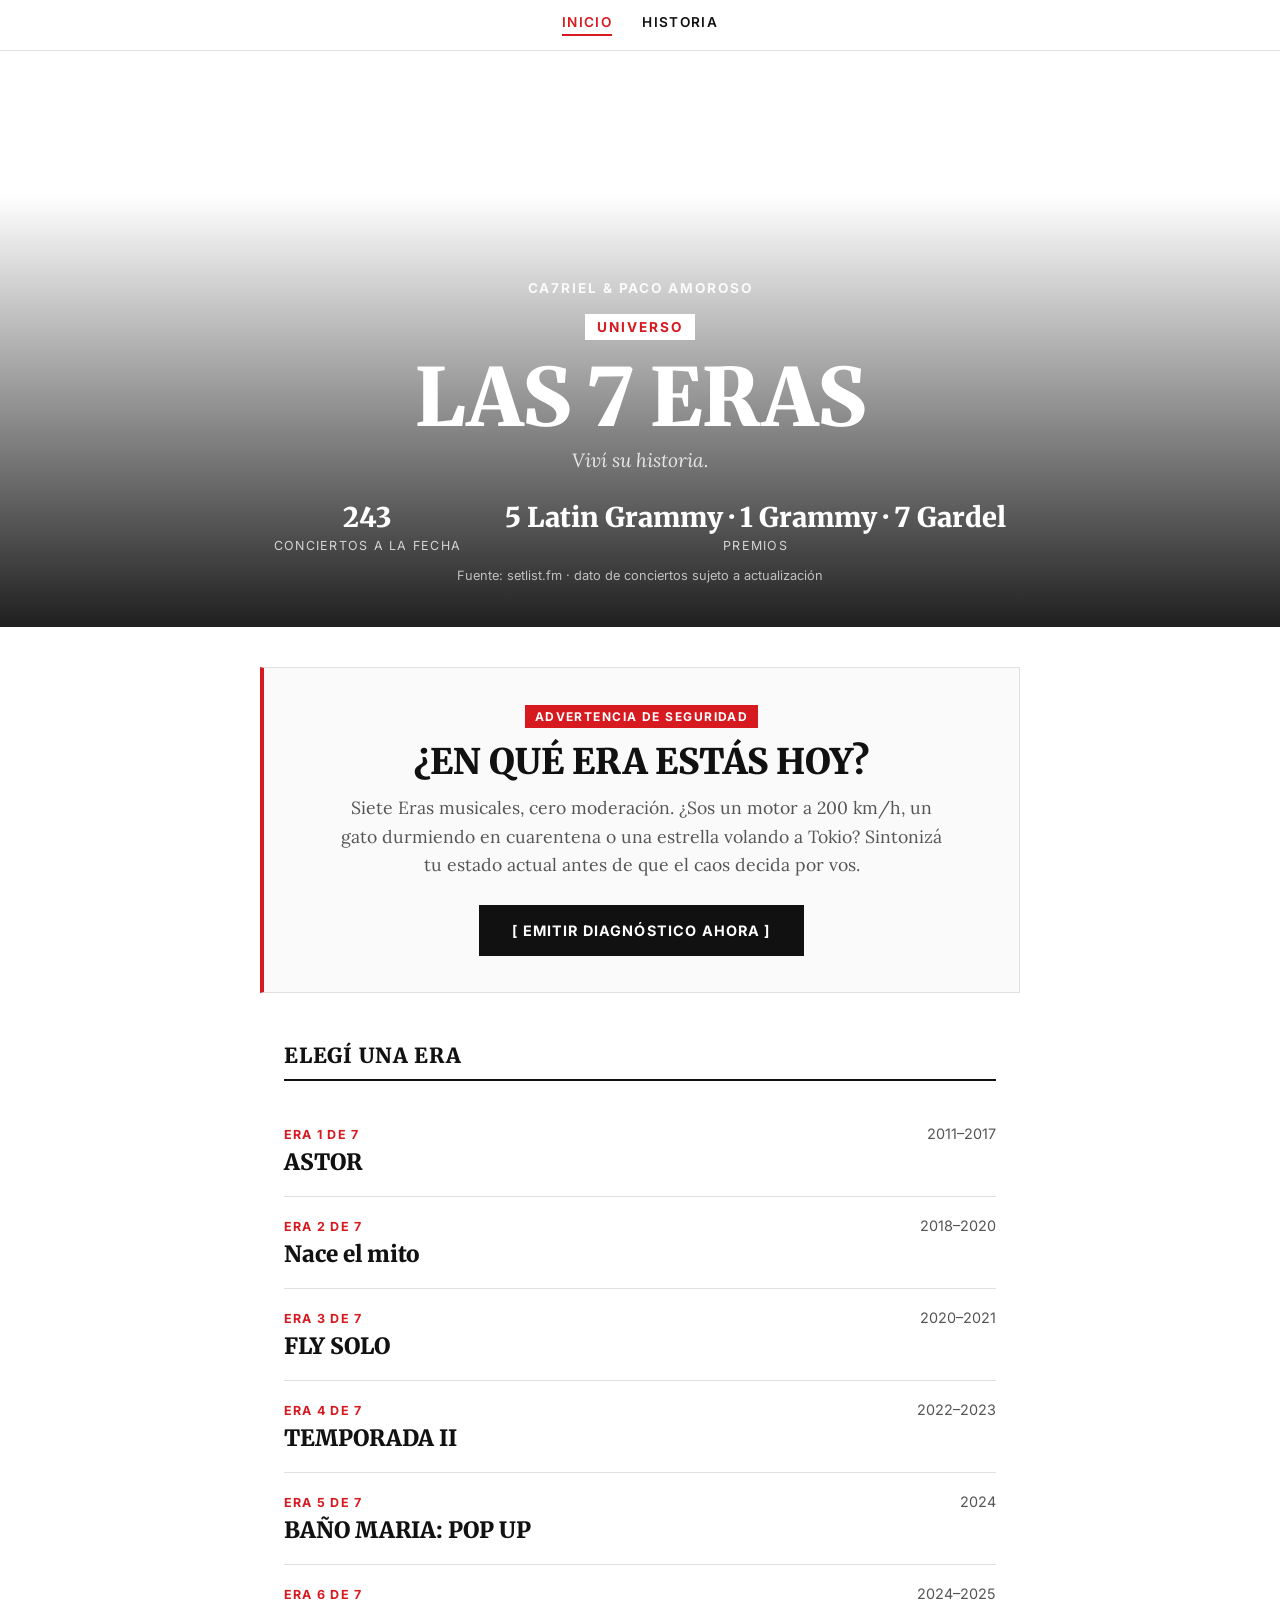
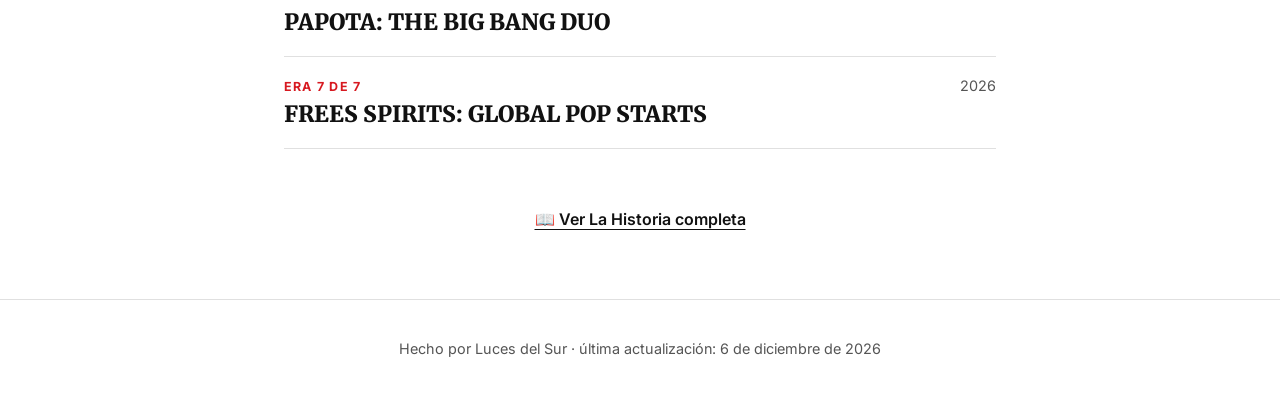
==== index.html @ 24dfdb25 "Add files via upload" ====
<!DOCTYPE html>
<html lang="es">
<head>
<meta charset="UTF-8">
<meta name="viewport" content="width=device-width, initial-scale=1.0">
<title>Universo Musical — CA7RIEL & Paco Amoroso</title>
<link rel="preconnect" href="https://fonts.googleapis.com">
<link rel="preconnect" href="https://fonts.gstatic.com" crossorigin>
<link href="https://fonts.googleapis.com/css2?family=Playfair+Display:ital,wght@0,700;0,900;1,600&family=Merriweather:wght@700;900&family=Lora:ital,wght@0,400;0,600;1,400&family=Inter:wght@400;500;600;700&display=swap" rel="stylesheet">
<style>
:root{
  --bg: #FFFFFF;
  --bg-soft: #FAFAFA;
  --card: #FFFFFF;
  --card-hover: #F5F5F5;
  --line: #E0E0E0;
  --text: #111111;
  --text-dim: #555555;

  --red: #D71920;
  --ink: #111111;

  --lime: #D71920;
  --magenta: #D71920;
  --cyan: #D71920;
  --orange: #D71920;
  --violet: #D71920;
  --gold: #D71920;
  --gray: #555555;

  --display: 'Merriweather', serif;
  --body: 'Lora', serif;
  --mono: 'Inter', sans-serif;
}

*{ box-sizing:border-box; margin:0; padding:0; }
html{ scroll-behavior:smooth; }
body{
  background:var(--bg);
  color:var(--text);
  font-family:var(--body);
  font-size:17px;
  overflow-x:hidden;
  min-height:100vh;
}
::selection{ background:var(--red); color:#fff; }
a{ color:inherit; }
button{ font-family:inherit; cursor:pointer; }
:focus-visible{ outline:2px solid var(--red); outline-offset:2px; }

#site-nav{
  position:sticky; top:0; z-index:50;
  display:flex; align-items:center; justify-content:center; gap:30px;
  background:#fff; border-bottom:1px solid var(--line);
  padding:14px 20px;
}
#site-nav a{
  font-family:var(--mono); font-weight:600; font-size:.85rem; letter-spacing:.1em;
  text-transform:uppercase; color:var(--ink); text-decoration:none;
  padding-bottom:4px; border-bottom:2px solid transparent;
}
#site-nav a:hover{ color:var(--red); }
#site-nav a.active{ border-bottom-color:var(--red); color:var(--red); }

.hero-portada{
  position:relative; min-height:64vh;
  background-image:linear-gradient(180deg, rgba(0,0,0,0) 25%, rgba(0,0,0,.88) 100%), url('images/portada-principal.jpeg');
  background-size:cover; background-position:center 20%;
  display:flex; flex-direction:column; align-items:center; justify-content:flex-end;
  padding:56px 24px 44px; text-align:center; color:#fff;
}
.hero-portada .hero-eyebrow{ color:#fff; opacity:.9; font-family:var(--mono); font-weight:700; letter-spacing:.14em; text-transform:uppercase; font-size:.85rem; }
.hero-portada .kicker{
  font-family:var(--mono); font-weight:700; font-size:.85rem; letter-spacing:.14em;
  text-transform:uppercase; color:var(--red); background:#fff; display:inline-block;
  padding:5px 12px; margin-top:18px;
}
.hero-portada h1{
  font-family:var(--display); font-weight:900; font-size:clamp(2.6rem, 9vw, 5rem);
  line-height:1.05; margin-top:16px; color:#fff;
}
.hero-portada .sub{ color:#EDEDED; opacity:.95; font-size:1.2rem; font-style:italic; margin-top:8px; }
.stats-header{
  display:flex; gap:44px; margin-top:28px; flex-wrap:wrap; justify-content:center;
}
.stats-header div{ font-family:var(--mono); text-align:center; }
.stats-header strong{ display:block; font-family:var(--display); font-weight:900; font-size:1.7rem; color:#fff; }
.stats-header span{ font-size:.78rem; color:#EDEDED; text-transform:uppercase; letter-spacing:.1em; opacity:.85; }
.stats-header-source{
  font-family:var(--mono); font-size:.8rem; color:#EDEDED; opacity:.75; margin-top:14px; text-align:center;
}

.seccion-test{
  max-width:760px; margin:40px auto; padding:36px 28px;
  background:var(--bg-soft); border:1px solid var(--line);
  border-left:4px solid var(--red); text-align:center;
}
.seccion-test .warning-badge{
  font-family:var(--mono); font-weight:700; font-size:.75rem; letter-spacing:.12em;
  text-transform:uppercase; color:#fff; background:var(--red); display:inline-block;
  padding:4px 10px; margin-bottom:14px;
}
.seccion-test h2{
  font-family:var(--display); font-weight:900; font-size:clamp(1.5rem, 5vw, 2.2rem);
  color:var(--ink); margin-bottom:12px; line-height:1.15;
}
.seccion-test p{
  font-family:var(--body); font-size:1.1rem; color:var(--text-dim);
  line-height:1.6; margin-bottom:26px; max-width:620px; margin-left:auto; margin-right:auto;
}
.btn-diagnostico{
  font-family:var(--mono); font-weight:700; font-size:.9rem; letter-spacing:.08em;
  text-transform:uppercase; background:var(--ink); color:#fff;
  border:1px solid var(--ink); padding:16px 32px; transition:all .2s ease;
}
.btn-diagnostico:hover{
  background:var(--red); border-color:var(--red); color:#fff;
}

.lista-eras{
  max-width:760px; margin:50px auto 60px; padding:0 24px;
}
.lista-eras h2{
  font-family:var(--display); font-weight:900; font-size:1.3rem; text-transform:uppercase;
  letter-spacing:.04em; border-bottom:2px solid var(--ink); padding-bottom:10px; margin-bottom:24px;
}
.era-link{
  display:flex; justify-content:space-between; align-items:baseline; gap:14px; flex-wrap:wrap;
  text-decoration:none; color:var(--ink);
  padding:20px 0; border-bottom:1px solid var(--line);
}
.era-link:hover .nombre{ color:var(--red); }
.era-link .kicker-chico{
  font-family:var(--mono); font-weight:700; font-size:.78rem; letter-spacing:.1em;
  color:var(--red); text-transform:uppercase; display:block; margin-bottom:6px;
}
.era-link .nombre{
  font-family:var(--display); font-weight:900; font-size:1.4rem; color:var(--ink); transition:color .15s ease;
}
.era-link .periodo{ font-family:var(--mono); font-size:.9rem; color:var(--text-dim); white-space:nowrap; }

.link-historia{
  display:block; max-width:760px; margin:0 auto 70px; padding:0 24px; text-align:center;
  font-family:var(--mono); font-weight:600; font-size:1rem; color:var(--ink);
  text-decoration:underline; text-underline-offset:4px;
}
.link-historia:hover{ color:var(--red); }

.hero .stats{
  display:flex; gap:44px; margin-top:30px; flex-wrap:wrap; justify-content:center;
}
.hero .stats div{ font-family:var(--mono); text-align:center; }
.hero .stats strong{ display:block; font-family:var(--display); font-weight:900; font-size:1.9rem; color:var(--ink); }
.hero .stats span{ font-size:.8rem; color:var(--text-dim); text-transform:uppercase; letter-spacing:.1em; opacity:.85; }
.stats-source{
  font-family:var(--mono); font-size:.85rem; color:var(--text-dim);
  opacity:.7; margin-top:28px; width:100%; text-align:center;
}

#quiz-modal-overlay{
  position:fixed; inset:0; background:rgba(17,17,17,.85); backdrop-filter:blur(3px);
  z-index:200; display:flex; align-items:center; justify-content:center; padding:20px;
  opacity:0; visibility:hidden; transition:opacity .2s ease, visibility .2s ease;
}
#quiz-modal-overlay.open{ opacity:1; visibility:visible; }
#quiz-modal{
  background:#fff; border:1px solid var(--line);
  max-width:640px; width:100%; max-height:90vh; overflow-y:auto;
  padding:36px 28px; position:relative;
  transform:scale(.97); transition:transform .2s ease;
}
#quiz-modal-overlay.open #quiz-modal{ transform:scale(1); }
#quiz-modal-close{
  position:absolute; top:18px; right:18px; background:#fff; border:1px solid var(--line);
  color:var(--ink); width:34px; height:34px; border-radius:50%; font-size:1rem; font-family:var(--mono);
}
#quiz-modal-close:hover{ background:var(--red); color:#fff; border-color:var(--red); }

.quiz-step-tag{
  font-family:var(--mono); font-weight:700; font-size:.75rem; text-transform:uppercase;
  letter-spacing:.12em; color:var(--red); margin-bottom:12px; display:block;
}
.quiz-question-title{
  font-family:var(--display); font-weight:900; font-size:1.4rem; color:var(--ink);
  line-height:1.3; margin-bottom:24px;
}
.quiz-options{ display:flex; flex-direction:column; gap:12px; }
.quiz-opt-btn{
  font-family:var(--body); font-size:1.05rem; text-align:left; background:var(--bg-soft);
  color:var(--ink); border:1px solid var(--line); padding:16px 20px;
  transition:all .15s ease; line-height:1.5;
}
.quiz-opt-btn:hover{
  border-color:var(--red); background:#fff; color:var(--red);
}

.result-card{ text-align:left; }
.result-header{ border-bottom:2px solid var(--ink); padding-bottom:14px; margin-bottom:20px; }
.result-header .era-num{
  font-family:var(--mono); font-weight:700; font-size:.8rem; letter-spacing:.12em;
  text-transform:uppercase; color:var(--red); display:block; margin-bottom:4px;
}
.result-header h3{
  font-family:var(--display); font-weight:900; font-size:1.8rem; color:var(--ink); line-height:1.15;
}
.result-diag{
  font-family:var(--body); font-size:1.1rem; color:var(--text); line-height:1.65;
  margin-bottom:24px; font-style:italic;
}
.result-grid{
  display:grid; grid-template-columns:1fr 1fr; gap:12px; margin-bottom:28px;
}
@media (max-width: 500px){ .result-grid{ grid-template-columns:1fr; } }
.result-item{
  background:var(--bg-soft); border:1px solid var(--line); padding:12px 16px; font-family:var(--mono);
}
.result-item label{
  display:block; font-size:.72rem; text-transform:uppercase; letter-spacing:.1em;
  color:var(--text-dim); margin-bottom:4px; font-weight:700;
}
.result-item span{ font-size:.9rem; color:var(--ink); font-weight:600; line-height:1.3; display:block; }
.result-danger{ grid-column: 1 / -1; border-left:3px solid var(--red); }
.result-danger span{ color:var(--red); }

.result-actions{ display:flex; gap:12px; flex-wrap:wrap; margin-top:20px; }
.btn-era-link{
  font-family:var(--mono); font-weight:700; font-size:.85rem; letter-spacing:.08em;
  text-transform:uppercase; background:var(--red); color:#fff; border:1px solid var(--red);
  padding:14px 22px; text-decoration:none; display:inline-block; flex:1; text-align:center;
}
.btn-era-link:hover{ background:var(--ink); border-color:var(--ink); }
.btn-retry{
  font-family:var(--mono); font-weight:600; font-size:.85rem; letter-spacing:.05em;
  text-transform:uppercase; background:transparent; color:var(--text-dim); border:1px solid var(--line);
  padding:14px 20px; transition:all .15s ease;
}
.btn-retry:hover{ border-color:var(--ink); color:var(--ink); }

footer{
  text-align:center; padding:40px 20px 60px; color:var(--text-dim); font-family:var(--mono); font-size:.9rem;
  border-top:1px solid var(--line);
}
</style>
</head>
<body>

  <nav id="site-nav">
    <a href="index.html" class="active">Inicio</a>
    <a href="historia.html">Historia</a>
  </nav>

  <div class="hero-portada">
    <div class="hero-eyebrow">CA7RIEL &amp; Paco Amoroso</div>
    <span class="kicker">Universo</span>
    <h1>LAS 7 ERAS</h1>
    <p class="sub">Viví su historia.</p>
    <div class="stats-header">
      <div><strong id="stat-shows">243</strong><span>Conciertos a la fecha</span></div>
      <div><strong id="stat-awards">5 Latin Grammy · 1 Grammy · 7 Gardel</strong><span>Premios</span></div>
    </div>
    <div class="stats-header-source">Fuente: setlist.fm · dato de conciertos sujeto a actualización</div>
  </div>

  <section class="seccion-test">
    <span class="warning-badge">ADVERTENCIA DE SEGURIDAD</span>
    <h2>¿EN QUÉ ERA ESTÁS HOY?</h2>
    <p>Siete Eras musicales, cero moderación. ¿Sos un motor a 200 km/h, un gato durmiendo en cuarentena o una estrella volando a Tokio? Sintonizá tu estado actual antes de que el caos decida por vos.</p>
    <button id="btn-open-quiz" class="btn-diagnostico">[ EMITIR DIAGNÓSTICO AHORA ]</button>
  </section>

  <div class="lista-eras">
    <h2>Elegí una Era</h2>
    <div id="lista-eras-items"></div>
  </div>

  <a class="link-historia" href="historia.html">📖 Ver La Historia completa</a>

  <footer>
    Hecho por Luces del Sur · última actualización: <span id="last-update">—</span>
  </footer>

  <div id="quiz-modal-overlay">
    <div id="quiz-modal">
      <button id="quiz-modal-close" aria-label="Cerrar">✕</button>
      <div id="quiz-content"></div>
    </div>
  </div>

<script>
  const ERAS = [
    { archivo: "era1.html", titulo: "ASTOR", periodo: "2011–2017" },
    { archivo: "era2.html", titulo: "Nace el mito", periodo: "2018–2020" },
    { archivo: "era3.html", titulo: "FLY SOLO", periodo: "2020–2021" },
    { archivo: "era4.html", titulo: "TEMPORADA II", periodo: "2022–2023" },
    { archivo: "era5.html", titulo: "BAÑO MARIA: POP UP", periodo: "2024" },
    { archivo: "era6.html", titulo: "PAPOTA: THE BIG BANG DUO ", periodo: "2024–2025" },
    { archivo: "era7.html", titulo: "FREES SPIRITS: GLOBAL POP STARTS ", periodo: "2026" },
  ];

  const lista = document.getElementById('lista-eras-items');
  ERAS.forEach((era, i) => {
    const a = document.createElement('a');
    a.className = 'era-link';
    a.href = era.archivo;
    a.innerHTML = `
      <div>
        <span class="kicker-chico">Era ${i+1} de 7</span>
        <span class="nombre">${era.titulo}</span>
      </div>
      <span class="periodo">${era.periodo}</span>
    `;
    lista.appendChild(a);
  });

  (function setLastUpdate(){
    const el = document.getElementById('last-update');
    if(!el) return;
    const d = new Date(document.lastModified);
    if(isNaN(d.getTime())){ el.textContent = 'sin datos'; return; }
    el.textContent = d.toLocaleDateString('es-AR', { year: 'numeric', month: 'long', day: 'numeric' });
  })();

  const QUESTIONS = [
    {
      q: "1. ¿Cómo arranca tu lunes ideal?",
      opts: [
        { text: "A 200 km/h, con taquicardia y pidiendo pogo antes del mediodía.", era: 2 },
        { text: "Encerrado en mi cuarto a oscuras, hablando solo y acariciando al gato.", era: 3 },
        { text: "Flotando en un jacuzzi de hotel con bata de seda y la mente en blanco.", era: 5 }
      ]
    },
    {
      q: "2. Te invitan a una fiesta. ¿Cuál es tu jugada?",
      opts: [
        { text: "Armo un pogo improvisado en el living y rompo dos lámparas.", era: 2 },
        { text: "Caigo en descapotable con mi compa y nos robamos la atención de todos.", era: 4 },
        { text: "No voy; mando a mi representante a decir que mi presencia cotiza en dólares.", era: 7 }
      ]
    },
    {
      q: "3. ¿Qué tenés tirado en el fondo del bolso/mochila ahora mismo?",
      opts: [
        { text: "Una púa gastada, cables y una partitura arrugada.", era: 1 },
        { text: "Un patito de goma amarillo y palitos de sushi.", era: 5 },
        { text: "Un pasaporte lleno de sellos y una valija que no cierra.", era: 6 }
      ]
    },
    {
      q: "4. ¿Cuál es tu transporte ideal para hoy?",
      opts: [
        { text: "Un coche rojo clásico a toda velocidad por la ruta.", era: 4 },
        { text: "La primera clase de un avión volando sobre el Atlántico.", era: 6 },
        { text: "Un colectivo nocturno escuchando a los Redonditos de Ricota.", era: 1 }
      ]
    },
    {
      q: "5. ¿Qué cenás para festejar que te fue bien en algo?",
      opts: [
        { text: "Fideos con manteca a las 3 AM mientras discuto sobre música.", era: 1 },
        { text: "Un bife de chorizo jugoso directo de la tabla, en soledad.", era: 3 },
        { text: "Un barco gigante de sushi servido al borde de la pileta.", era: 5 }
      ]
    },
    {
      q: "6. Si alguien te cae mal en un evento, ¿qué hacés?",
      opts: [
        { text: "Miro a mi amigo, nos reímos en cómplice y nos vamos a toda velocidad.", era: 4 },
        { text: "Le pongo un filtro de indiferencia y sigo mirando la Toscana desde mi ventana.", era: 7 },
        { text: "Me aíslo en una esquina a hacer la mía sin hablarle a nadie.", era: 3 }
      ]
    },
    {
      q: "7. ¿Cuál es tu hábitat natural en este momento?",
      opts: [
        { text: "Un sótano húmedo con olor a madera, cables y amplificadores.", era: 1 },
        { text: "Un escenario masivo bajo luces de neón saturadas y perfume Dior.", era: 2 },
        { text: "Una mansión rodeada de verde en las colinas de una locación secreta.", era: 7 }
      ]
    },
    {
      q: "8. ¿Cómo está tu nivel de energía social hoy?",
      opts: [
        { text: "Frenesí absoluto: de 0 a 100 sin medir ninguna consecuencia.", era: 2 },
        { text: "Jet lag de éxito: no sé en qué zona horaria estoy, pero no paro de facturar.", era: 6 },
        { text: "Inseparable: solo funciono si estoy en dupla con mi par.", era: 4 }
      ]
    },
    {
      q: "9. ¿Qué accesorio define tu día?",
      opts: [
        { text: "Un gato durmiendo sobre las piernas o un par de maquetas solistas.", era: 3 },
        { text: "Un frasco de perfume y tres pelotas neón.", era: 2 },
        { text: "La viola y una pelota de goma negra.", era: 7 }
      ]
    },
    {
      q: "10. ¿Cuál es tu filosofía de vida actual?",
      opts: [
        { text: "\"El exceso y el spa son el único camino al equilibrio.\"", era: 5 },
        { text: "\"Mi vida es una prueba de sonido constante en un Tiny Desk global.\"", era: 6 },
        { text: "\"Inseparables e improbables. Un peligro público.\"", era: 4 }
      ]
    }
  ];

  const RESULTS = {
    1: {
      title: "ERA 1 – ASTOR",
      diag: "Purismo Under & Caos Creativo. Estás en la etapa previa a la explosión, rumiando ideas y peleándote con las normas.",
      cancion: "Piola",
      bebida: "Café negro recalentado en jarrito de lata.",
      accesorio: "Campera de jean gastada y una púa.",
      peligro: "2/10 (Inofensivo, pero podés aburrir hablando de acordes a medianoche).",
      archivo: "era1.html"
    },
    2: {
      title: "ERA 2 – NACE EL MITO",
      diag: "Colapso Neón & Sobredosis de Pogo. Vivís a mil por hora, metiste 74 shows mentales en dos años y tu cuerpo pide auxilio pero vos pedís más bajo.",
      cancion: "Ouke",
      bebida: "Energizante de oferta en vaso de plástico.",
      accesorio: "Frasco de perfume.",
      peligro: "9/10 (Inestable. Podés arrancar un pogo en el supermercado).",
      archivo: "era2.html"
    },
    3: {
      title: "ERA 3 – FLY SOLO",
      diag: "Aislamiento Glam & Melodias. Tu casa es tu templo. Estás en tu propio planeta haciendo la tuya, creando en silencio y esquivando a la gente.",
      cancion: "Saeta / El Disko",
      bebida: "Agua con gas en copa fina.",
      accesorio: "Un gato durmiendo en tu regazo.",
      peligro: "4/10 (Pasivo-agresivo. Si te sacan de casa sin aviso, colapsás).",
      archivo: "era3.html"
    },
    4: {
      title: "ERA 4 – TEMPORADA II",
      diag: "Dúo Dinámico Improbable. Encontraste a tu cómplice o estás en tu era de mayor magnetismo. Juntos son indestructibles y bastante peligrosos.",
      cancion: "Paga Dios",
      bebida: "Fernet en botella cortada dentro de un coche.",
      accesorio: "Bola 8 de billar y anteojos de sol de noche.",
      peligro: "8.5/10 (Si encontrás a tu par, destruyen la ciudad en 20 minutos).",
      archivo: "era4.html"
    },
    5: {
      title: "ERA 5 – BAÑO MARÍA",
      diag: "Hedonismo & Spa Psicológico. Tu cuerpo exige burbujas, sushi y despreocupación total. Estás en un modo Miami donde el estrés no entra.",
      cancion: "DUMBAI",
      bebida: "Champán servido en un patito de goma.",
      accesorio: "Bata de baño de satén abierta.",
      peligro: "6/10 (Peligroso únicamente para tu tarjeta de crédito).",
      archivo: "era5.html"
    },
    6: {
      title: "ERA 6 – PAPOTA / TINY DESK",
      diag: "Jet Lag & Consagración Masiva. Rompiste el algoritmo. Tu vida es un pasillo de aeropuerto y una valija que jamás se termina de desarmar.",
      cancion: "El Único",
      bebida: "Café de aeropuerto a precio insólito.",
      accesorio: "Valija por reventar y globo azul flotando.",
      peligro: "7.5/10 (Te estás por desmayar de sueño o por ganar un Grammy).",
      archivo: "era6.html"
    },
    7: {
      title: "ERA 7 – FREE SPIRITS",
      diag: "Popstar Global Inalcanzable. Ya jugás en otra liga. Mirás el mundo desde arrriba y tus problemas son puramente espirituales.",
      cancion: "Muero",
      bebida: "Vino tinto caro derramado en remera blanca.",
      accesorio: "Diamantes gigantes y pelota de goma negra.",
      peligro: "10/10 (Inalcanzable. Ya ni respondés el WhatsApp).",
      archivo: "era7.html"
    }
  };

  let currentStep = 0;
  let scores = { 1:0, 2:0, 3:0, 4:0, 5:0, 6:0, 7:0 };

  const modalOverlay = document.getElementById('quiz-modal-overlay');
  const btnOpen = document.getElementById('btn-open-quiz');
  const btnClose = document.getElementById('quiz-modal-close');
  const quizContent = document.getElementById('quiz-content');

  btnOpen.addEventListener('click', () => {
    currentStep = 0;
    scores = { 1:0, 2:0, 3:0, 4:0, 5:0, 6:0, 7:0 };
    renderQuestion();
    modalOverlay.classList.add('open');
  });

  btnClose.addEventListener('click', () => modalOverlay.classList.remove('open'));
  modalOverlay.addEventListener('click', (e) => { if(e.target === modalOverlay) modalOverlay.classList.remove('open'); });

  function renderQuestion(){
    const item = QUESTIONS[currentStep];
    quizContent.innerHTML = `
      <span class="quiz-step-tag">Pregunta ${currentStep + 1} de ${QUESTIONS.length}</span>
      <h3 class="quiz-question-title">${item.q}</h3>
      <div class="quiz-options">
        ${item.opts.map((opt, i) => `
          <button class="quiz-opt-btn" onclick="selectOption(${opt.era})">${opt.text}</button>
        `).join('')}
      </div>
    `;
  }

  window.selectOption = function(eraNumber){
    scores[eraNumber] = (scores[eraNumber] || 0) + 1;
    currentStep++;
    if(currentStep < QUESTIONS.length){
      renderQuestion();
    } else {
      renderResult();
    }
  };

  function renderResult(){
    let winningEra = 1;
    let maxVal = -1;
    for(let era in scores){
      if(scores[era] > maxVal){
        maxVal = scores[era];
        winningEra = era;
      }
    }

    const res = RESULTS[winningEra];
    quizContent.innerHTML = `
      <div class="result-card">
        <div class="result-header">
          <span class="era-num">PRESCRIPCIÓN MÉDICA OFICIAL</span>
          <h3>${res.title}</h3>
        </div>
        <p class="result-diag">"${res.diag}"</p>
        <div class="result-grid">
          <div class="result-item">
            <label>Canción del día</label>
            <span>${res.cancion}</span>
          </div>
          <div class="result-item">
            <label>Bebida del día</label>
            <span>${res.bebida}</span>
          </div>
          <div class="result-item">
            <label>Accesorio del día</label>
            <span>${res.accesorio}</span>
          </div>
          <div class="result-item result-danger">
            <label>Nivel de Peligro Social</label>
            <span>${res.peligro}</span>
          </div>
        </div>
        <div class="result-actions">
          <a href="${res.archivo}" class="btn-era-link">EXPLORAR ${res.title}</a>
          <button class="btn-retry" onclick="resetQuiz()">REPETIR TEST</button>
        </div>
      </div>
    `;
  }

  window.resetQuiz = function(){
    currentStep = 0;
    scores = { 1:0, 2:0, 3:0, 4:0, 5:0, 6:0, 7:0 };
    renderQuestion();
  };
</script>
<script data-goatcounter="https://lucesdelsur.goatcounter.com/count" async src="//gc.zgo.at/count.js"></script>
</body>
</html>
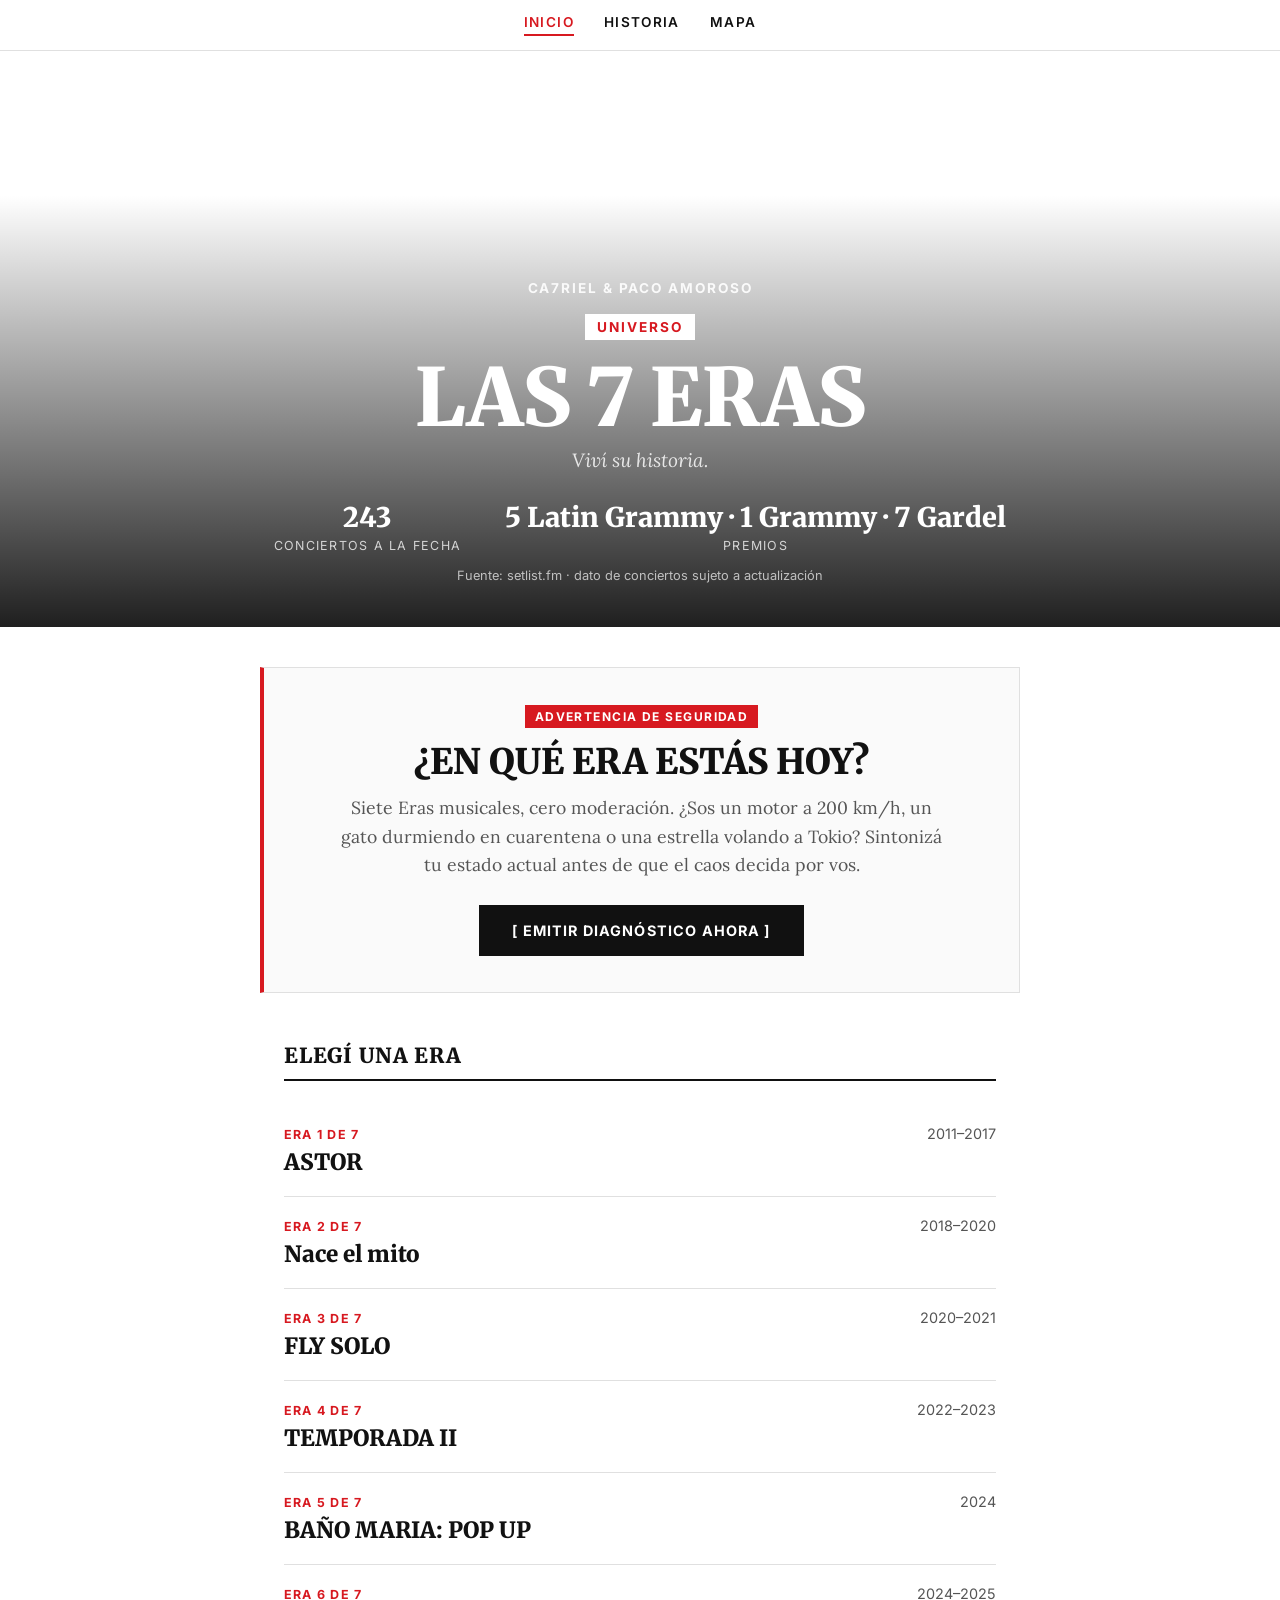
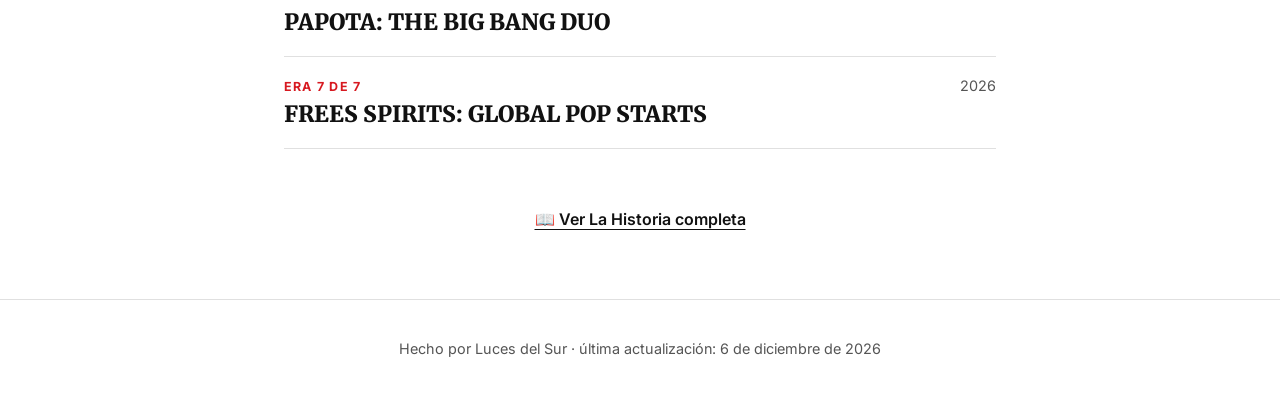
==== commit 1de16da3: "Add files via upload" ====
--- a/index.html
+++ b/index.html
@@ -247,6 +247,7 @@
   <nav id="site-nav">
     <a href="index.html" class="active">Inicio</a>
     <a href="historia.html">Historia</a>
+    <a href="mapa.html">Mapa</a>
   </nav>
 
   <div class="hero-portada">
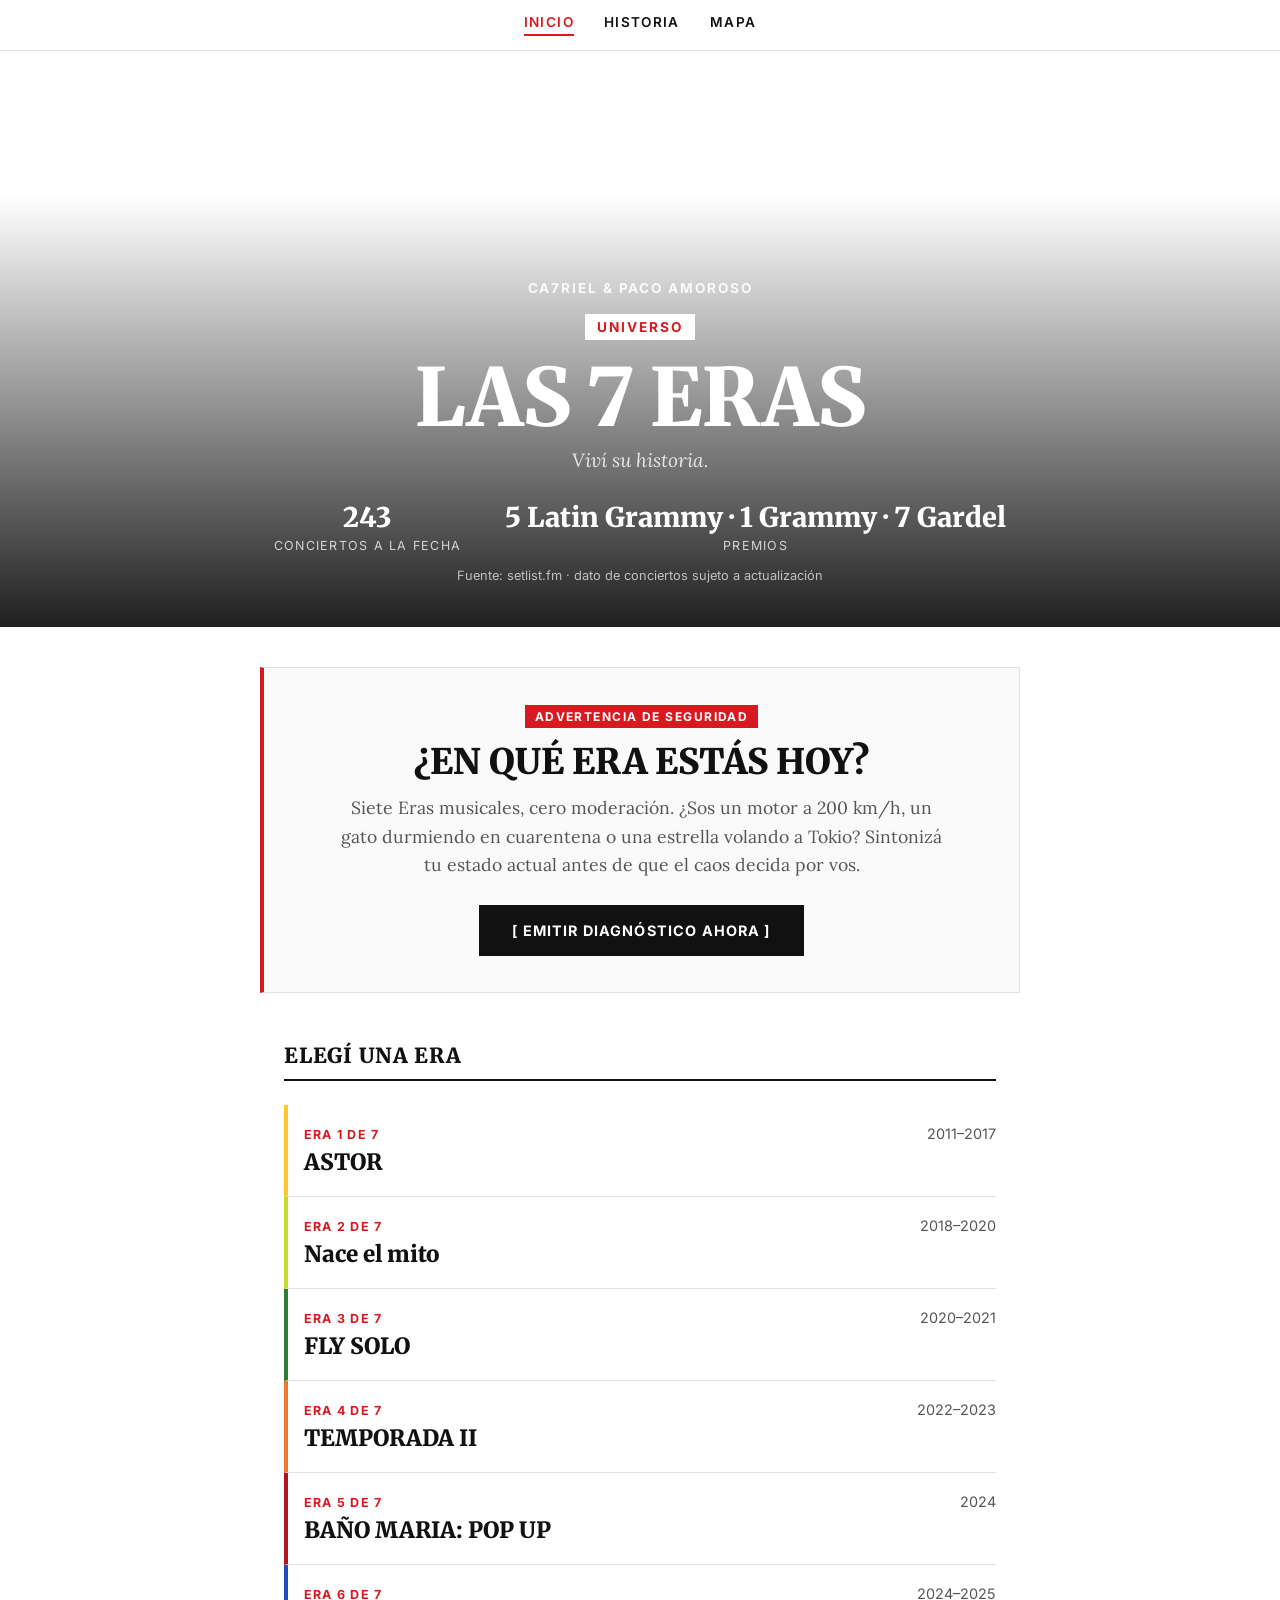
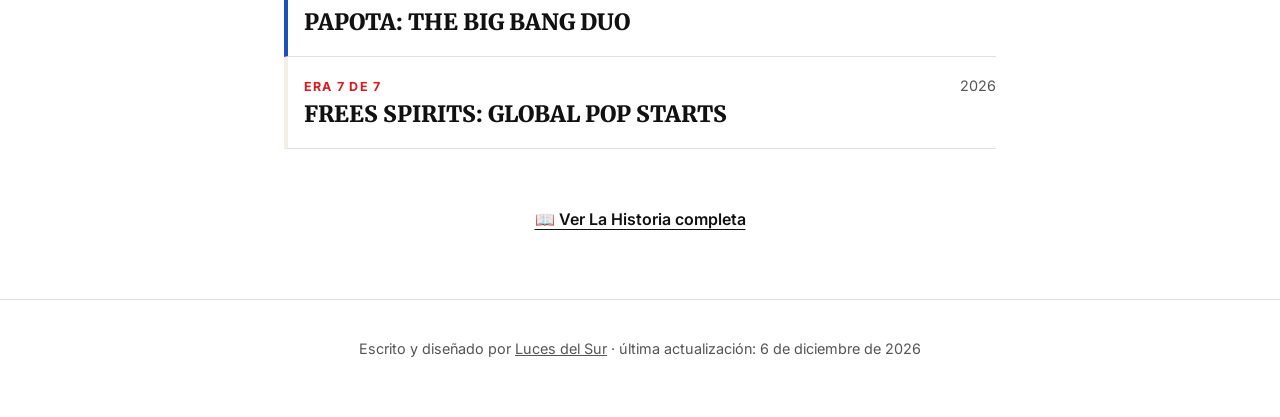
==== commit aef1c3d3: "Add files via upload" ====
--- a/index.html
+++ b/index.html
@@ -127,7 +127,8 @@
 .era-link{
   display:flex; justify-content:space-between; align-items:baseline; gap:14px; flex-wrap:wrap;
   text-decoration:none; color:var(--ink);
-  padding:20px 0; border-bottom:1px solid var(--line);
+  padding:20px 0 20px 16px; border-bottom:1px solid var(--line);
+  border-left:4px solid var(--era-color, var(--line));
 }
 .era-link:hover .nombre{ color:var(--red); }
 .era-link .kicker-chico{
@@ -277,7 +278,7 @@
   <a class="link-historia" href="historia.html">📖 Ver La Historia completa</a>
 
   <footer>
-    Hecho por Luces del Sur · última actualización: <span id="last-update">—</span>
+    Escrito y diseñado por <a href="https://lucesdelsur.substack.com/" target="_blank" rel="noopener" style="color:inherit;text-decoration:underline;">Luces del Sur</a> · última actualización: <span id="last-update">—</span>
   </footer>
 
   <div id="quiz-modal-overlay">
@@ -289,13 +290,13 @@
 
 <script>
   const ERAS = [
-    { archivo: "era1.html", titulo: "ASTOR", periodo: "2011–2017" },
-    { archivo: "era2.html", titulo: "Nace el mito", periodo: "2018–2020" },
-    { archivo: "era3.html", titulo: "FLY SOLO", periodo: "2020–2021" },
-    { archivo: "era4.html", titulo: "TEMPORADA II", periodo: "2022–2023" },
-    { archivo: "era5.html", titulo: "BAÑO MARIA: POP UP", periodo: "2024" },
-    { archivo: "era6.html", titulo: "PAPOTA: THE BIG BANG DUO ", periodo: "2024–2025" },
-    { archivo: "era7.html", titulo: "FREES SPIRITS: GLOBAL POP STARTS ", periodo: "2026" },
+    { archivo: "era1.html", titulo: "ASTOR", periodo: "2011–2017", color: "#FFC72C" },
+    { archivo: "era2.html", titulo: "Nace el mito", periodo: "2018–2020", color: "#C6D92E" },
+    { archivo: "era3.html", titulo: "FLY SOLO", periodo: "2020–2021", color: "#2E7D32" },
+    { archivo: "era4.html", titulo: "TEMPORADA II", periodo: "2022–2023", color: "#F4772E" },
+    { archivo: "era5.html", titulo: "BAÑO MARIA: POP UP", periodo: "2024", color: "#B0141C" },
+    { archivo: "era6.html", titulo: "PAPOTA: THE BIG BANG DUO ", periodo: "2024–2025", color: "#1E4FBF" },
+    { archivo: "era7.html", titulo: "FREES SPIRITS: GLOBAL POP STARTS ", periodo: "2026", color: "#F3EFE7" },
   ];
 
   const lista = document.getElementById('lista-eras-items');
@@ -303,6 +304,7 @@
     const a = document.createElement('a');
     a.className = 'era-link';
     a.href = era.archivo;
+    a.style.setProperty('--era-color', era.color);
     a.innerHTML = `
       <div>
         <span class="kicker-chico">Era ${i+1} de 7</span>
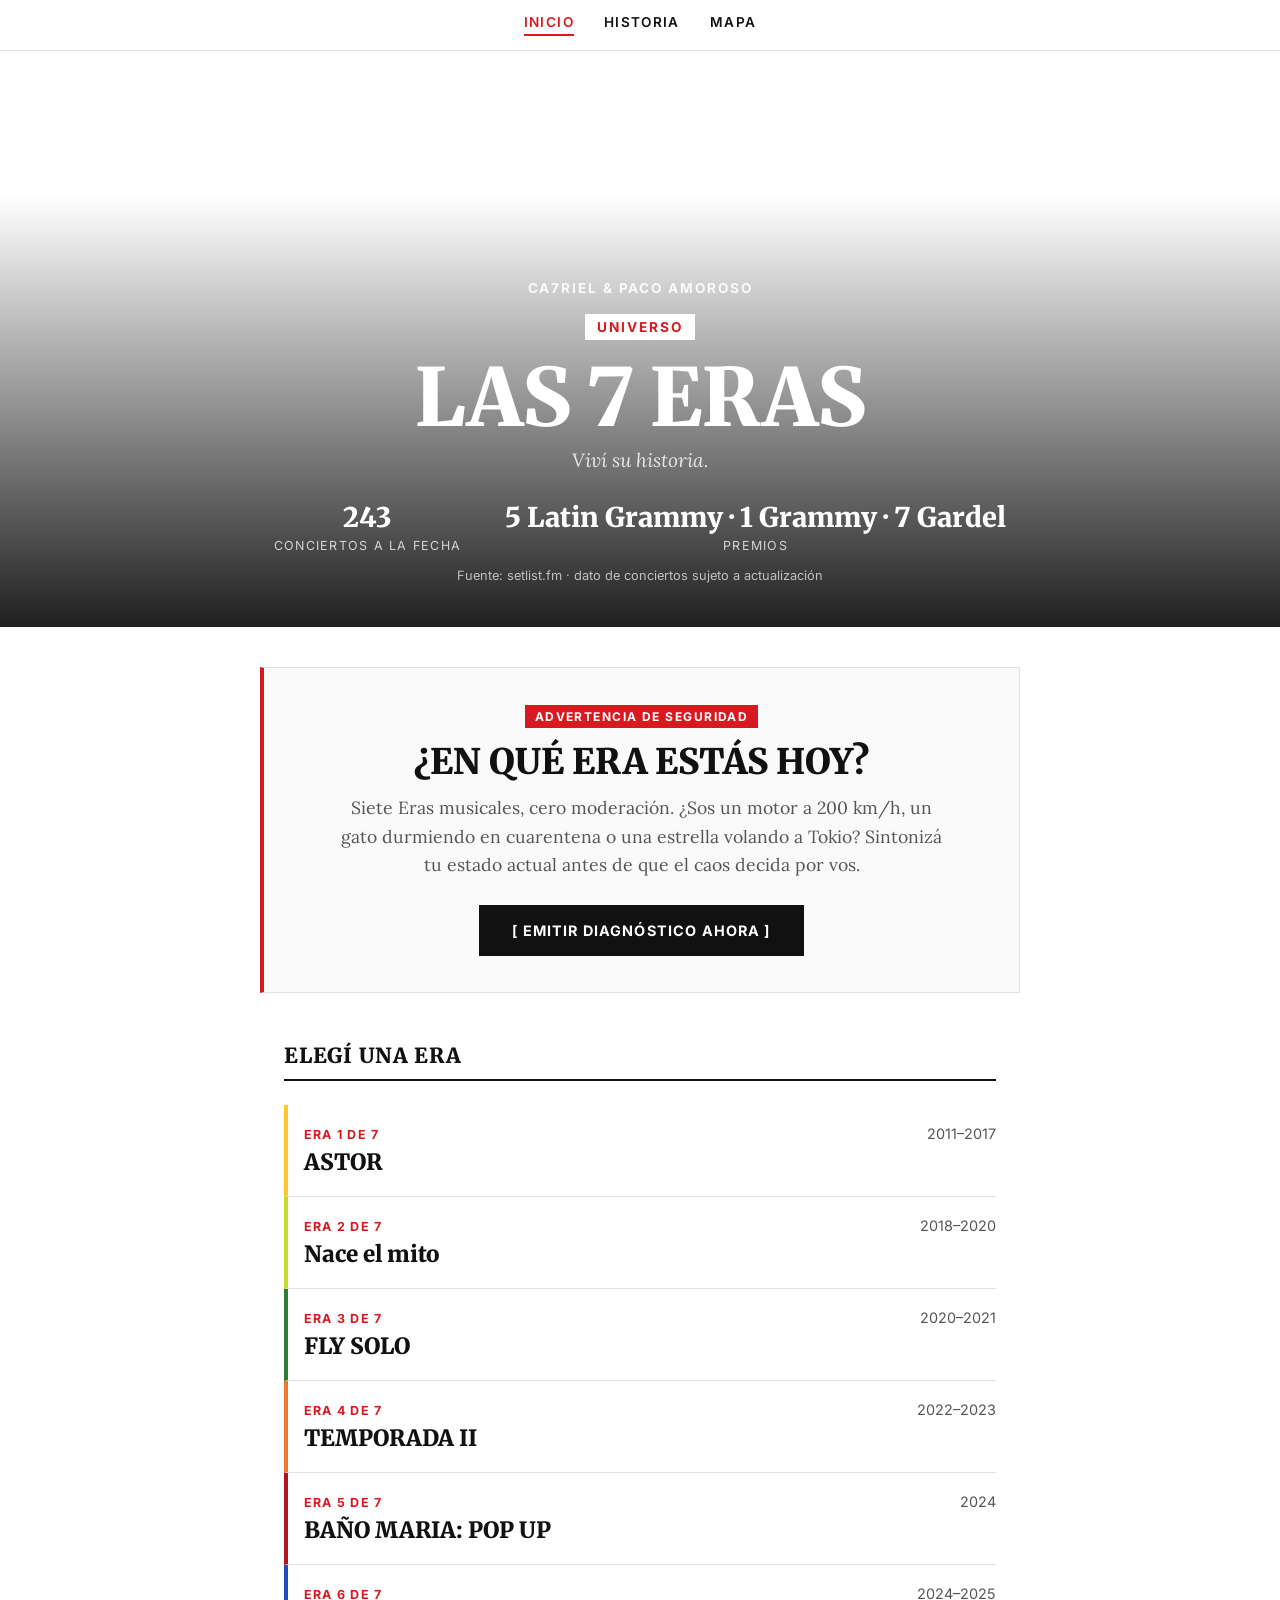
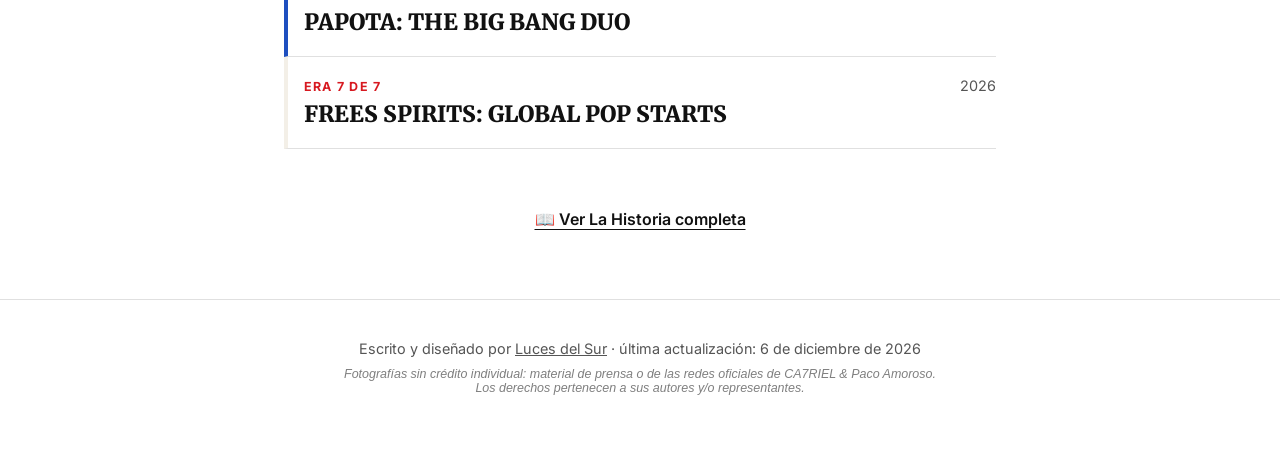
==== commit 72939a79: "Add files via upload" ====
--- a/index.html
+++ b/index.html
@@ -4,6 +4,18 @@
 <meta charset="UTF-8">
 <meta name="viewport" content="width=device-width, initial-scale=1.0">
 <title>Universo Musical — CA7RIEL & Paco Amoroso</title>
+<link rel="icon" type="image/svg+xml" href="favicon.svg">
+<meta name="description" content="Las 7 Eras de CA7RIEL & Paco Amoroso: discografía, conciertos, colaboraciones y prensa, contados como una nota de revista.">
+<meta property="og:type" content="website">
+<meta property="og:site_name" content="Universo Musical — CA7RIEL & Paco Amoroso">
+<meta property="og:title" content="Universo Musical — CA7RIEL & Paco Amoroso">
+<meta property="og:description" content="Las 7 Eras de CA7RIEL & Paco Amoroso: discografía, conciertos, colaboraciones y prensa, contados como una nota de revista.">
+<meta property="og:image" content="https://lucesdelsur.github.io/Universo/images/portada-principal.jpeg">
+<meta property="og:url" content="https://lucesdelsur.github.io/Universo/">
+<meta name="twitter:card" content="summary_large_image">
+<meta name="twitter:title" content="Universo Musical — CA7RIEL & Paco Amoroso">
+<meta name="twitter:description" content="Las 7 Eras de CA7RIEL & Paco Amoroso: discografía, conciertos, colaboraciones y prensa, contados como una nota de revista.">
+<meta name="twitter:image" content="https://lucesdelsur.github.io/Universo/images/portada-principal.jpeg">
 <link rel="preconnect" href="https://fonts.googleapis.com">
 <link rel="preconnect" href="https://fonts.gstatic.com" crossorigin>
 <link href="https://fonts.googleapis.com/css2?family=Playfair+Display:ital,wght@0,700;0,900;1,600&family=Merriweather:wght@700;900&family=Lora:ital,wght@0,400;0,600;1,400&family=Inter:wght@400;500;600;700&display=swap" rel="stylesheet">
@@ -279,6 +291,7 @@
 
   <footer>
     Escrito y diseñado por <a href="https://lucesdelsur.substack.com/" target="_blank" rel="noopener" style="color:inherit;text-decoration:underline;">Luces del Sur</a> · última actualización: <span id="last-update">—</span>
+    <div style="font-style:italic; font-size:.78rem; opacity:.75; margin-top:10px; max-width:600px; margin-left:auto; margin-right:auto;">Fotografías sin crédito individual: material de prensa o de las redes oficiales de CA7RIEL & Paco Amoroso. Los derechos pertenecen a sus autores y/o representantes.</div>
   </footer>
 
   <div id="quiz-modal-overlay">
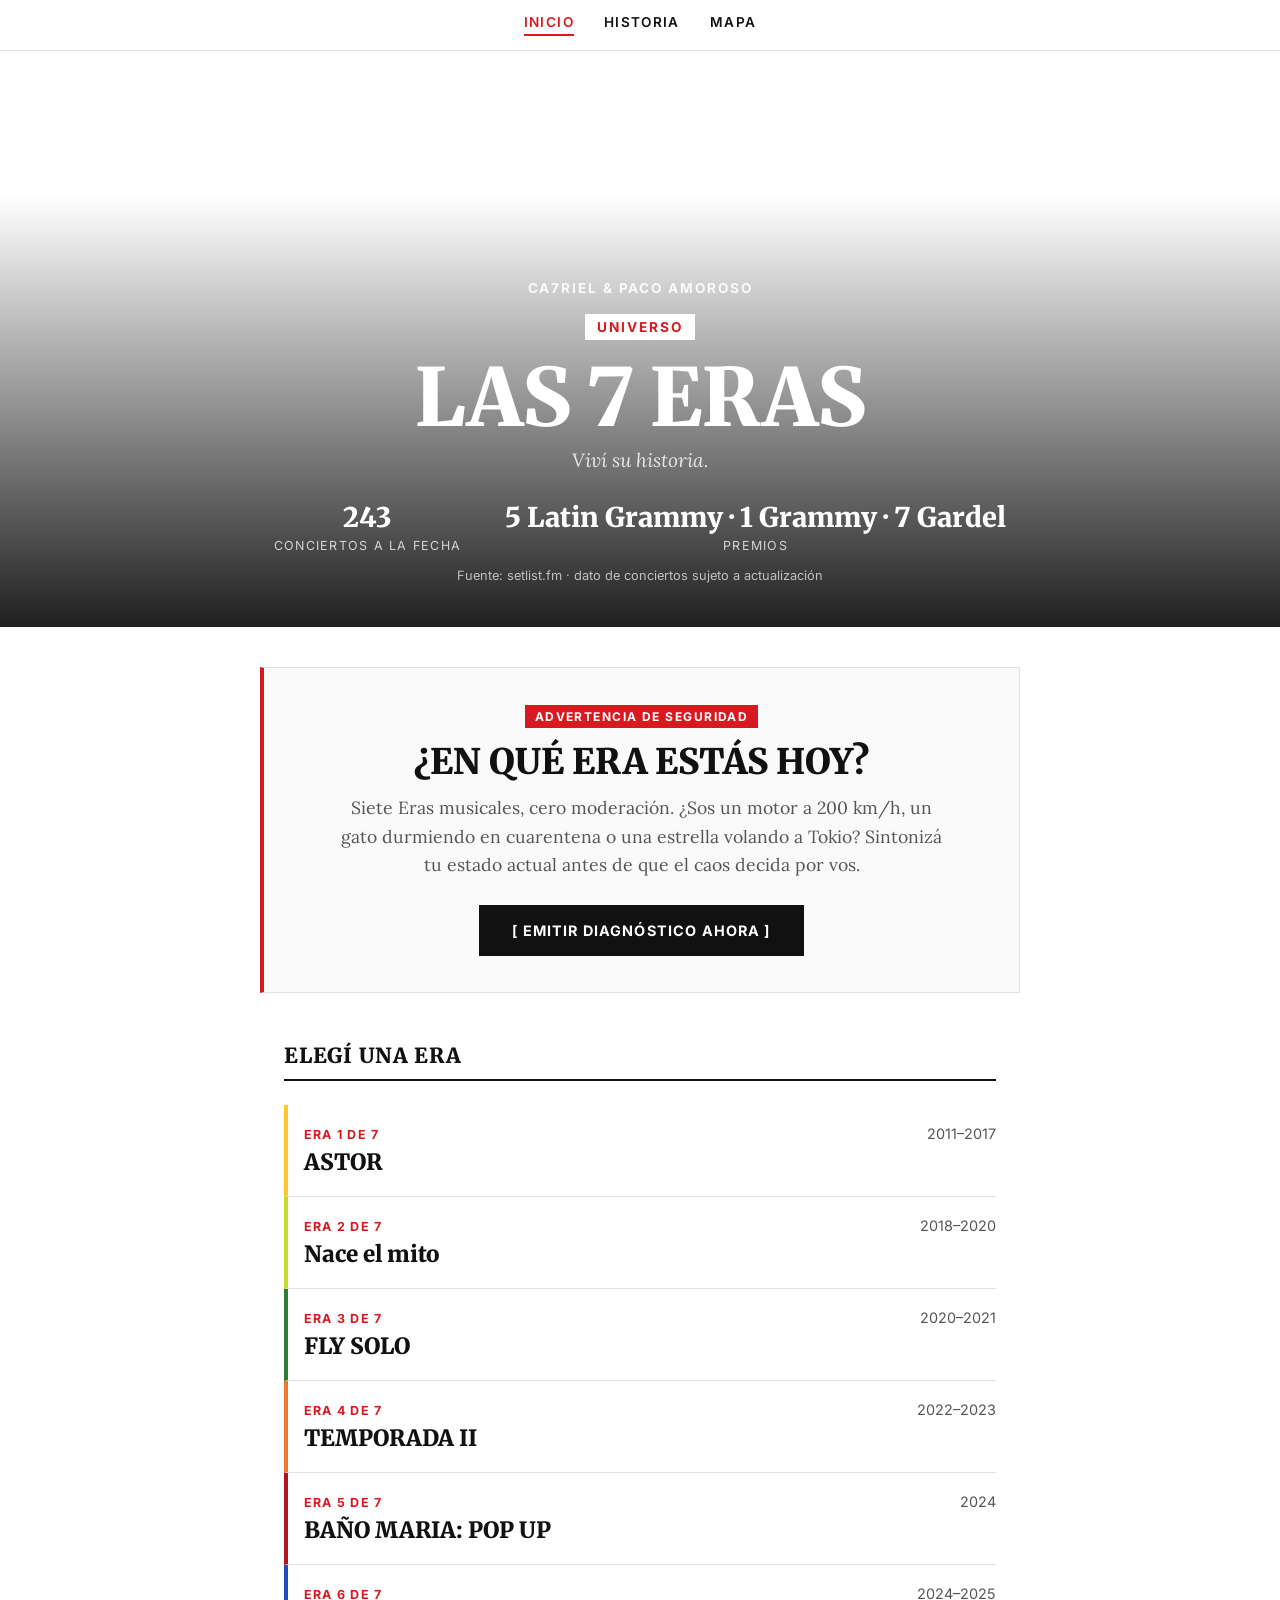
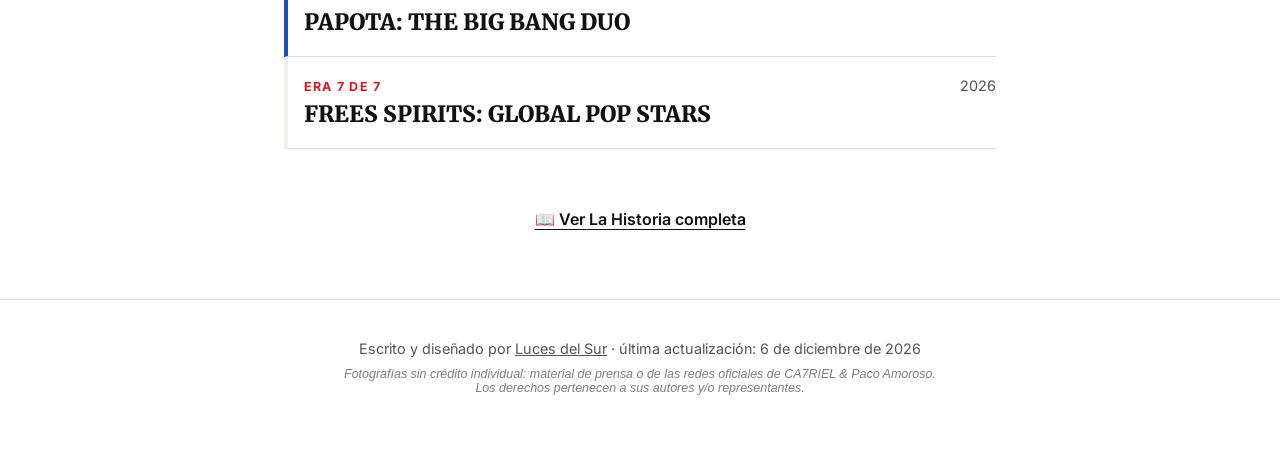
==== commit e9c1ab76: "Update index.html" ====
--- a/index.html
+++ b/index.html
@@ -309,7 +309,7 @@
     { archivo: "era4.html", titulo: "TEMPORADA II", periodo: "2022–2023", color: "#F4772E" },
     { archivo: "era5.html", titulo: "BAÑO MARIA: POP UP", periodo: "2024", color: "#B0141C" },
     { archivo: "era6.html", titulo: "PAPOTA: THE BIG BANG DUO ", periodo: "2024–2025", color: "#1E4FBF" },
-    { archivo: "era7.html", titulo: "FREES SPIRITS: GLOBAL POP STARTS ", periodo: "2026", color: "#F3EFE7" },
+    { archivo: "era7.html", titulo: "FREES SPIRITS: GLOBAL POP STARS ", periodo: "2026", color: "#F3EFE7" },
   ];
 
   const lista = document.getElementById('lista-eras-items');
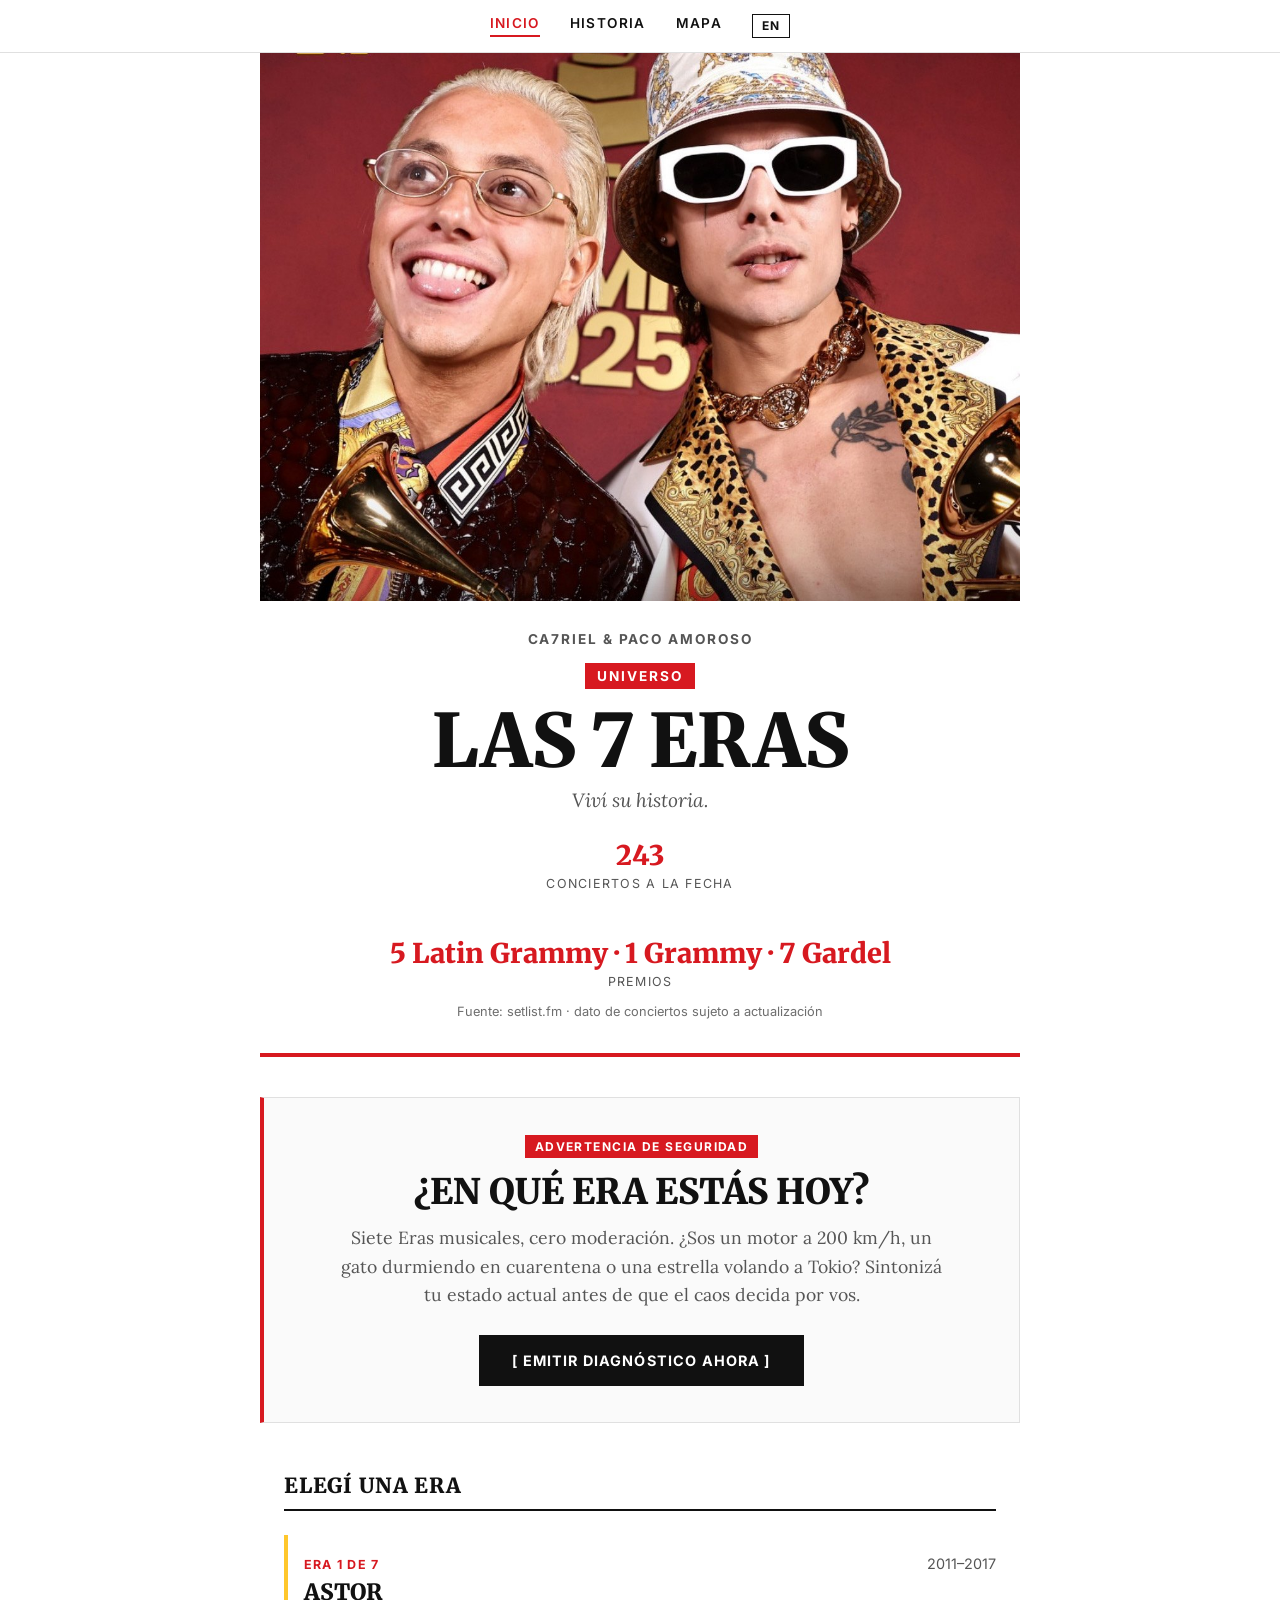
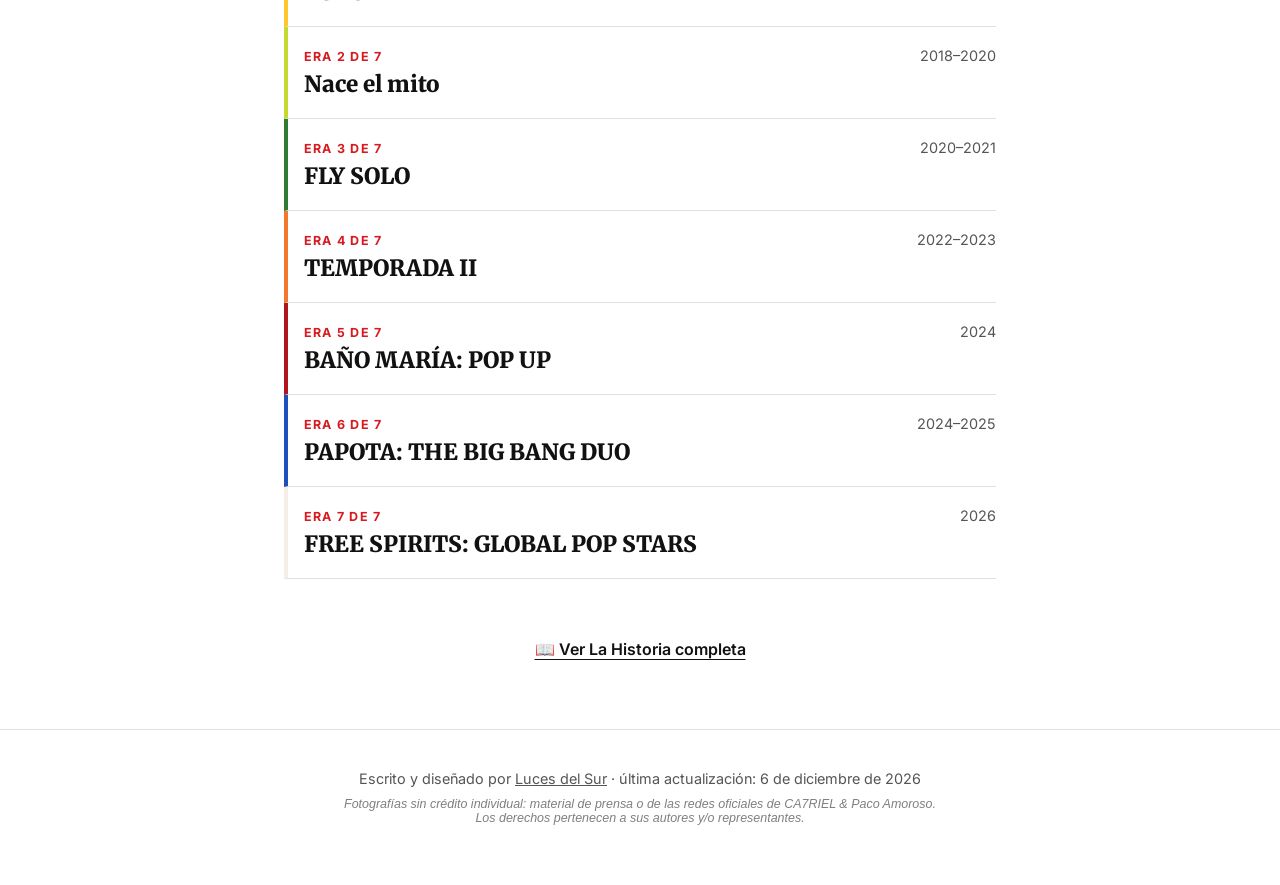
==== commit 2174834e: "Mejoras, versión en inglés y portada nueva" ====
--- a/index.html
+++ b/index.html
@@ -5,17 +5,18 @@
 <meta name="viewport" content="width=device-width, initial-scale=1.0">
 <title>Universo Musical — CA7RIEL & Paco Amoroso</title>
 <link rel="icon" type="image/svg+xml" href="favicon.svg">
+<script src="i18n.js"></script>
 <meta name="description" content="Las 7 Eras de CA7RIEL & Paco Amoroso: discografía, conciertos, colaboraciones y prensa, contados como una nota de revista.">
 <meta property="og:type" content="website">
 <meta property="og:site_name" content="Universo Musical — CA7RIEL & Paco Amoroso">
 <meta property="og:title" content="Universo Musical — CA7RIEL & Paco Amoroso">
 <meta property="og:description" content="Las 7 Eras de CA7RIEL & Paco Amoroso: discografía, conciertos, colaboraciones y prensa, contados como una nota de revista.">
-<meta property="og:image" content="https://lucesdelsur.github.io/Universo/images/portada-principal.jpeg">
+<meta property="og:image" content="https://lucesdelsur.github.io/Universo/images/og/index.jpg">
 <meta property="og:url" content="https://lucesdelsur.github.io/Universo/">
 <meta name="twitter:card" content="summary_large_image">
 <meta name="twitter:title" content="Universo Musical — CA7RIEL & Paco Amoroso">
 <meta name="twitter:description" content="Las 7 Eras de CA7RIEL & Paco Amoroso: discografía, conciertos, colaboraciones y prensa, contados como una nota de revista.">
-<meta name="twitter:image" content="https://lucesdelsur.github.io/Universo/images/portada-principal.jpeg">
+<meta name="twitter:image" content="https://lucesdelsur.github.io/Universo/images/og/index.jpg">
 <link rel="preconnect" href="https://fonts.googleapis.com">
 <link rel="preconnect" href="https://fonts.gstatic.com" crossorigin>
 <link href="https://fonts.googleapis.com/css2?family=Playfair+Display:ital,wght@0,700;0,900;1,600&family=Merriweather:wght@700;900&family=Lora:ital,wght@0,400;0,600;1,400&family=Inter:wght@400;500;600;700&display=swap" rel="stylesheet">
@@ -74,32 +75,36 @@
 #site-nav a:hover{ color:var(--red); }
 #site-nav a.active{ border-bottom-color:var(--red); color:var(--red); }
 
+/* Portada estilo tapa de revista: la foto limpia arriba y el texto debajo,
+   en negro sobre blanco, para que se lea siempre. */
+.portada{ max-width:760px; margin:0 auto; }
 .hero-portada{
-  position:relative; min-height:64vh;
-  background-image:linear-gradient(180deg, rgba(0,0,0,0) 25%, rgba(0,0,0,.88) 100%), url('images/portada-principal.jpeg');
-  background-size:cover; background-position:center 20%;
-  display:flex; flex-direction:column; align-items:center; justify-content:flex-end;
-  padding:56px 24px 44px; text-align:center; color:#fff;
-}
-.hero-portada .hero-eyebrow{ color:#fff; opacity:.9; font-family:var(--mono); font-weight:700; letter-spacing:.14em; text-transform:uppercase; font-size:.85rem; }
-.hero-portada .kicker{
+  aspect-ratio:1206 / 869; max-width:100%;
+  background:#EDEDED url('images/portada-recorte.jpeg') center top / cover no-repeat;
+}
+@media (max-width:600px){ .hero-portada{ aspect-ratio:1 / 1; background-position:center top; } }
+.franja-portada{
+  text-align:center; padding:30px 24px 34px; border-bottom:4px solid var(--red);
+}
+.franja-portada .hero-eyebrow{ color:var(--text-dim); font-family:var(--mono); font-weight:700; letter-spacing:.14em; text-transform:uppercase; font-size:.85rem; }
+.franja-portada .kicker{
   font-family:var(--mono); font-weight:700; font-size:.85rem; letter-spacing:.14em;
-  text-transform:uppercase; color:var(--red); background:#fff; display:inline-block;
-  padding:5px 12px; margin-top:18px;
-}
-.hero-portada h1{
-  font-family:var(--display); font-weight:900; font-size:clamp(2.6rem, 9vw, 5rem);
-  line-height:1.05; margin-top:16px; color:#fff;
-}
-.hero-portada .sub{ color:#EDEDED; opacity:.95; font-size:1.2rem; font-style:italic; margin-top:8px; }
+  text-transform:uppercase; color:#fff; background:var(--red); display:inline-block;
+  padding:5px 12px; margin-top:16px;
+}
+.franja-portada h1{
+  font-family:var(--display); font-weight:900; font-size:clamp(2.6rem, 9vw, 4.6rem);
+  line-height:1.05; margin-top:14px; color:var(--ink);
+}
+.franja-portada .sub{ color:var(--text-dim); font-size:1.2rem; font-style:italic; margin-top:8px; }
 .stats-header{
-  display:flex; gap:44px; margin-top:28px; flex-wrap:wrap; justify-content:center;
+  display:flex; gap:44px; margin-top:26px; flex-wrap:wrap; justify-content:center;
 }
 .stats-header div{ font-family:var(--mono); text-align:center; }
-.stats-header strong{ display:block; font-family:var(--display); font-weight:900; font-size:1.7rem; color:#fff; }
-.stats-header span{ font-size:.78rem; color:#EDEDED; text-transform:uppercase; letter-spacing:.1em; opacity:.85; }
+.stats-header strong{ display:block; font-family:var(--display); font-weight:900; font-size:1.7rem; color:var(--red); text-wrap:balance; }
+.stats-header span{ font-size:.78rem; color:var(--text-dim); text-transform:uppercase; letter-spacing:.1em; }
 .stats-header-source{
-  font-family:var(--mono); font-size:.8rem; color:#EDEDED; opacity:.75; margin-top:14px; text-align:center;
+  font-family:var(--mono); font-size:.8rem; color:var(--text-dim); opacity:.85; margin-top:14px; text-align:center;
 }
 
 .seccion-test{
@@ -248,6 +253,21 @@
   padding:14px 20px; transition:all .15s ease;
 }
 .btn-retry:hover{ border-color:var(--ink); color:var(--ink); }
+.btn-share{
+  font-family:var(--mono); font-weight:700; font-size:.85rem; letter-spacing:.08em;
+  text-transform:uppercase; background:var(--ink); color:#fff; border:1px solid var(--ink);
+  padding:14px 20px; transition:all .15s ease;
+}
+.btn-share:hover{ background:#fff; color:var(--ink); }
+.result-actions .btn-share, .result-actions .btn-retry{ flex:1 1 auto; }
+.btn-back{
+  margin-top:18px; background:none; border:none; padding:6px 0;
+  font-family:var(--mono); font-size:.85rem; color:var(--text-dim); text-decoration:underline; text-underline-offset:3px;
+}
+.btn-back:hover{ color:var(--red); }
+.quiz-progress{ height:3px; background:var(--line); margin:-4px 0 20px; }
+.quiz-progress span{ display:block; height:100%; background:var(--red); transition:width .2s ease; }
+.share-feedback{ font-family:var(--mono); font-size:.85rem; color:var(--text-dim); margin-top:14px; word-break:break-all; }
 
 footer{
   text-align:center; padding:40px 20px 60px; color:var(--text-dim); font-family:var(--mono); font-size:.9rem;
@@ -258,44 +278,47 @@
 <body>
 
   <nav id="site-nav">
-    <a href="index.html" class="active">Inicio</a>
-    <a href="historia.html">Historia</a>
-    <a href="mapa.html">Mapa</a>
+    <a data-i18n="nav.inicio" href="index.html" class="active">Inicio</a>
+    <a data-i18n="nav.historia" href="historia.html">Historia</a>
+    <a data-i18n="nav.mapa" href="mapa.html">Mapa</a>
   </nav>
 
-  <div class="hero-portada">
+  <header class="portada">
+  <div class="hero-portada" role="img" aria-label="CA7RIEL y Paco Amoroso en la alfombra roja"></div>
+  <div class="franja-portada">
     <div class="hero-eyebrow">CA7RIEL &amp; Paco Amoroso</div>
     <span class="kicker">Universo</span>
-    <h1>LAS 7 ERAS</h1>
-    <p class="sub">Viví su historia.</p>
+    <h1 data-i18n="idx.h1">LAS 7 ERAS</h1>
+    <p data-i18n="idx.sub" class="sub">Viví su historia.</p>
     <div class="stats-header">
-      <div><strong id="stat-shows">243</strong><span>Conciertos a la fecha</span></div>
-      <div><strong id="stat-awards">5 Latin Grammy · 1 Grammy · 7 Gardel</strong><span>Premios</span></div>
+      <div><strong id="stat-shows">243</strong><span data-i18n="idx.conciertos">Conciertos a la fecha</span></div>
+      <div><strong id="stat-awards" data-i18n="idx.awards">5 Latin Grammy · 1 Grammy · 7 Gardel</strong><span data-i18n="idx.premios">Premios</span></div>
     </div>
-    <div class="stats-header-source">Fuente: setlist.fm · dato de conciertos sujeto a actualización</div>
+    <div data-i18n="idx.fuente" class="stats-header-source">Fuente: setlist.fm · dato de conciertos sujeto a actualización</div>
   </div>
+  </header>
 
   <section class="seccion-test">
-    <span class="warning-badge">ADVERTENCIA DE SEGURIDAD</span>
-    <h2>¿EN QUÉ ERA ESTÁS HOY?</h2>
-    <p>Siete Eras musicales, cero moderación. ¿Sos un motor a 200 km/h, un gato durmiendo en cuarentena o una estrella volando a Tokio? Sintonizá tu estado actual antes de que el caos decida por vos.</p>
-    <button id="btn-open-quiz" class="btn-diagnostico">[ EMITIR DIAGNÓSTICO AHORA ]</button>
+    <span data-i18n="idx.badge" class="warning-badge">ADVERTENCIA DE SEGURIDAD</span>
+    <h2 data-i18n="idx.test.h2">¿EN QUÉ ERA ESTÁS HOY?</h2>
+    <p data-i18n="idx.test.p">Siete Eras musicales, cero moderación. ¿Sos un motor a 200 km/h, un gato durmiendo en cuarentena o una estrella volando a Tokio? Sintonizá tu estado actual antes de que el caos decida por vos.</p>
+    <button data-i18n="idx.test.btn" id="btn-open-quiz" class="btn-diagnostico">[ EMITIR DIAGNÓSTICO AHORA ]</button>
   </section>
 
   <div class="lista-eras">
-    <h2>Elegí una Era</h2>
+    <h2 data-i18n="idx.elegi">Elegí una Era</h2>
     <div id="lista-eras-items"></div>
   </div>
 
-  <a class="link-historia" href="historia.html">📖 Ver La Historia completa</a>
+  <a data-i18n="idx.linkhistoria" class="link-historia" href="historia.html">📖 Ver La Historia completa</a>
 
   <footer>
-    Escrito y diseñado por <a href="https://lucesdelsur.substack.com/" target="_blank" rel="noopener" style="color:inherit;text-decoration:underline;">Luces del Sur</a> · última actualización: <span id="last-update">—</span>
-    <div style="font-style:italic; font-size:.78rem; opacity:.75; margin-top:10px; max-width:600px; margin-left:auto; margin-right:auto;">Fotografías sin crédito individual: material de prensa o de las redes oficiales de CA7RIEL & Paco Amoroso. Los derechos pertenecen a sus autores y/o representantes.</div>
+    <span data-i18n="footer.escrito">Escrito y diseñado por</span> <a href="https://lucesdelsur.substack.com/" target="_blank" rel="noopener" style="color:inherit;text-decoration:underline;">Luces del Sur</a> · <span data-i18n="footer.actualizacion">última actualización:</span> <span id="last-update">—</span>
+    <div data-i18n="footer.fotos" style="font-style:italic; font-size:.78rem; opacity:.75; margin-top:10px; max-width:600px; margin-left:auto; margin-right:auto;">Fotografías sin crédito individual: material de prensa o de las redes oficiales de CA7RIEL & Paco Amoroso. Los derechos pertenecen a sus autores y/o representantes.</div>
   </footer>
 
   <div id="quiz-modal-overlay">
-    <div id="quiz-modal">
+    <div id="quiz-modal" role="dialog" aria-modal="true" aria-labelledby="quiz-title">
       <button id="quiz-modal-close" aria-label="Cerrar">✕</button>
       <div id="quiz-content"></div>
     </div>
@@ -307,9 +330,9 @@
     { archivo: "era2.html", titulo: "Nace el mito", periodo: "2018–2020", color: "#C6D92E" },
     { archivo: "era3.html", titulo: "FLY SOLO", periodo: "2020–2021", color: "#2E7D32" },
     { archivo: "era4.html", titulo: "TEMPORADA II", periodo: "2022–2023", color: "#F4772E" },
-    { archivo: "era5.html", titulo: "BAÑO MARIA: POP UP", periodo: "2024", color: "#B0141C" },
-    { archivo: "era6.html", titulo: "PAPOTA: THE BIG BANG DUO ", periodo: "2024–2025", color: "#1E4FBF" },
-    { archivo: "era7.html", titulo: "FREES SPIRITS: GLOBAL POP STARS ", periodo: "2026", color: "#F3EFE7" },
+    { archivo: "era5.html", titulo: "BAÑO MARÍA: POP UP", periodo: "2024", color: "#B0141C" },
+    { archivo: "era6.html", titulo: "PAPOTA: THE BIG BANG DUO", periodo: "2024–2025", color: "#1E4FBF" },
+    { archivo: "era7.html", titulo: "FREE SPIRITS: GLOBAL POP STARS", periodo: "2026", color: "#F3EFE7" },
   ];
 
   const lista = document.getElementById('lista-eras-items');
@@ -320,8 +343,8 @@
     a.style.setProperty('--era-color', era.color);
     a.innerHTML = `
       <div>
-        <span class="kicker-chico">Era ${i+1} de 7</span>
-        <span class="nombre">${era.titulo}</span>
+        <span class="kicker-chico">${window.LANG === 'en' ? `Era ${i+1} of 7` : `Era ${i+1} de 7`}</span>
+        <span class="nombre">${t(era.titulo)}</span>
       </div>
       <span class="periodo">${era.periodo}</span>
     `;
@@ -332,8 +355,8 @@
     const el = document.getElementById('last-update');
     if(!el) return;
     const d = new Date(document.lastModified);
-    if(isNaN(d.getTime())){ el.textContent = 'sin datos'; return; }
-    el.textContent = d.toLocaleDateString('es-AR', { year: 'numeric', month: 'long', day: 'numeric' });
+    if(isNaN(d.getTime())){ el.textContent = t('sin datos'); return; }
+    el.textContent = d.toLocaleDateString(window.localeFecha || 'es-AR', { year: 'numeric', month: 'long', day: 'numeric' });
   })();
 
   const QUESTIONS = [
@@ -440,7 +463,7 @@
     },
     3: {
       title: "ERA 3 – FLY SOLO",
-      diag: "Aislamiento Glam & Melodias. Tu casa es tu templo. Estás en tu propio planeta haciendo la tuya, creando en silencio y esquivando a la gente.",
+      diag: "Aislamiento Glam & Melodías. Tu casa es tu templo. Estás en tu propio planeta haciendo la tuya, creando en silencio y esquivando a la gente.",
       cancion: "Saeta / El Disko",
       bebida: "Agua con gas en copa fina.",
       accesorio: "Un gato durmiendo en tu regazo.",
@@ -476,7 +499,7 @@
     },
     7: {
       title: "ERA 7 – FREE SPIRITS",
-      diag: "Popstar Global Inalcanzable. Ya jugás en otra liga. Mirás el mundo desde arrriba y tus problemas son puramente espirituales.",
+      diag: "Popstar Global Inalcanzable. Ya jugás en otra liga. Mirás el mundo desde arriba y tus problemas son puramente espirituales.",
       cancion: "Muero",
       bebida: "Vino tinto caro derramado en remera blanca.",
       accesorio: "Diamantes gigantes y pelota de goma negra.",
@@ -485,96 +508,146 @@
     }
   };
 
+  // ---------- Lógica del test ----------
+  // "answers" guarda la Era elegida en cada pregunta: permite volver atrás
+  // y resolver empates (gana, entre las empatadas, la elegida más recientemente).
+  // En inglés, se reemplazan preguntas y resultados por su traducción.
+  if(window.LANG === 'en' && window.I18N_EN){
+    I18N_EN.quiz.questions.forEach((q, i) => { QUESTIONS[i] = q; });
+    Object.keys(I18N_EN.quiz.results).forEach(k => Object.assign(RESULTS[k], I18N_EN.quiz.results[k]));
+  }
   let currentStep = 0;
-  let scores = { 1:0, 2:0, 3:0, 4:0, 5:0, 6:0, 7:0 };
+  let answers = [];
 
   const modalOverlay = document.getElementById('quiz-modal-overlay');
+  const modal = document.getElementById('quiz-modal');
   const btnOpen = document.getElementById('btn-open-quiz');
   const btnClose = document.getElementById('quiz-modal-close');
   const quizContent = document.getElementById('quiz-content');
-
-  btnOpen.addEventListener('click', () => {
-    currentStep = 0;
-    scores = { 1:0, 2:0, 3:0, 4:0, 5:0, 6:0, 7:0 };
-    renderQuestion();
+  const SITE_URL = 'https://lucesdelsur.github.io/Universo/';
+
+  function openModal(){
     modalOverlay.classList.add('open');
+    document.body.style.overflow = 'hidden';
+    setTimeout(() => { const b = quizContent.querySelector('button, a'); if(b) b.focus(); }, 50);
+  }
+  function closeModal(){
+    modalOverlay.classList.remove('open');
+    document.body.style.overflow = '';
+    btnOpen.focus();
+  }
+  function startQuiz(){
+    currentStep = 0; answers = [];
+    renderQuestion(); openModal();
+  }
+
+  btnOpen.addEventListener('click', startQuiz);
+  btnClose.addEventListener('click', closeModal);
+  modalOverlay.addEventListener('click', (e) => { if(e.target === modalOverlay) closeModal(); });
+  document.addEventListener('keydown', (e) => {
+    if(e.key === 'Escape' && modalOverlay.classList.contains('open')) closeModal();
   });
 
-  btnClose.addEventListener('click', () => modalOverlay.classList.remove('open'));
-  modalOverlay.addEventListener('click', (e) => { if(e.target === modalOverlay) modalOverlay.classList.remove('open'); });
+  // Un solo listener para todos los botones del modal (en vez de onclick sueltos).
+  quizContent.addEventListener('click', (e) => {
+    const btn = e.target.closest('button');
+    if(!btn) return;
+    if(btn.dataset.era){ selectOption(Number(btn.dataset.era)); }
+    else if(btn.dataset.action === 'back'){ goBack(); }
+    else if(btn.dataset.action === 'retry'){ currentStep = 0; answers = []; renderQuestion(); }
+    else if(btn.dataset.action === 'share'){ shareResult(Number(btn.dataset.result), btn); }
+    else if(btn.dataset.action === 'start'){ currentStep = 0; answers = []; renderQuestion(); }
+  });
 
   function renderQuestion(){
     const item = QUESTIONS[currentStep];
     quizContent.innerHTML = `
-      <span class="quiz-step-tag">Pregunta ${currentStep + 1} de ${QUESTIONS.length}</span>
-      <h3 class="quiz-question-title">${item.q}</h3>
+      <span class="quiz-step-tag">${t('Pregunta')} ${currentStep + 1} ${t('de')} ${QUESTIONS.length}</span>
+      <div class="quiz-progress" aria-hidden="true"><span style="width:${(currentStep / QUESTIONS.length) * 100}%"></span></div>
+      <h3 class="quiz-question-title" id="quiz-title">${item.q}</h3>
       <div class="quiz-options">
-        ${item.opts.map((opt, i) => `
-          <button class="quiz-opt-btn" onclick="selectOption(${opt.era})">${opt.text}</button>
-        `).join('')}
+        ${item.opts.map(opt => `<button class="quiz-opt-btn" data-era="${opt.era}">${opt.text}</button>`).join('')}
       </div>
+      ${currentStep > 0 ? `<button class="btn-back" data-action="back">${t('← Pregunta anterior')}</button>` : ''}
     `;
-  }
-
-  window.selectOption = function(eraNumber){
-    scores[eraNumber] = (scores[eraNumber] || 0) + 1;
+    const first = quizContent.querySelector('.quiz-opt-btn');
+    if(first && modalOverlay.classList.contains('open')) first.focus();
+  }
+
+  function selectOption(eraNumber){
+    answers[currentStep] = eraNumber;
+    answers.length = currentStep + 1;
     currentStep++;
-    if(currentStep < QUESTIONS.length){
-      renderQuestion();
-    } else {
-      renderResult();
+    if(currentStep < QUESTIONS.length) renderQuestion();
+    else renderResult(winningEra());
+  }
+
+  function goBack(){
+    if(currentStep === 0) return;
+    currentStep--;
+    renderQuestion();
+  }
+
+  function winningEra(){
+    const scores = {};
+    answers.forEach(e => { scores[e] = (scores[e] || 0) + 1; });
+    const max = Math.max(...Object.values(scores));
+    // Desempate: de las Eras empatadas, gana la que elegiste más recientemente.
+    for(let i = answers.length - 1; i >= 0; i--){
+      if(scores[answers[i]] === max) return answers[i];
     }
-  };
-
-  function renderResult(){
-    let winningEra = 1;
-    let maxVal = -1;
-    for(let era in scores){
-      if(scores[era] > maxVal){
-        maxVal = scores[era];
-        winningEra = era;
-      }
-    }
-
-    const res = RESULTS[winningEra];
+    return answers[answers.length - 1];
+  }
+
+  function renderResult(era, compartido){
+    const res = RESULTS[era];
     quizContent.innerHTML = `
       <div class="result-card">
         <div class="result-header">
-          <span class="era-num">PRESCRIPCIÓN MÉDICA OFICIAL</span>
-          <h3>${res.title}</h3>
+          <span class="era-num">${t(compartido ? 'ASÍ LE DIO EL TEST A ALGUIEN QUE TE MANDÓ ESTO' : 'PRESCRIPCIÓN MÉDICA OFICIAL')}</span>
+          <h3 id="quiz-title">${res.title}</h3>
         </div>
         <p class="result-diag">"${res.diag}"</p>
         <div class="result-grid">
-          <div class="result-item">
-            <label>Canción del día</label>
-            <span>${res.cancion}</span>
-          </div>
-          <div class="result-item">
-            <label>Bebida del día</label>
-            <span>${res.bebida}</span>
-          </div>
-          <div class="result-item">
-            <label>Accesorio del día</label>
-            <span>${res.accesorio}</span>
-          </div>
-          <div class="result-item result-danger">
-            <label>Nivel de Peligro Social</label>
-            <span>${res.peligro}</span>
-          </div>
+          <div class="result-item"><label>${t('Canción del día')}</label><span>${res.cancion}</span></div>
+          <div class="result-item"><label>${t('Bebida del día')}</label><span>${res.bebida}</span></div>
+          <div class="result-item"><label>${t('Accesorio del día')}</label><span>${res.accesorio}</span></div>
+          <div class="result-item result-danger"><label>${t('Nivel de Peligro Social')}</label><span>${res.peligro}</span></div>
         </div>
         <div class="result-actions">
-          <a href="${res.archivo}" class="btn-era-link">EXPLORAR ${res.title}</a>
-          <button class="btn-retry" onclick="resetQuiz()">REPETIR TEST</button>
+          <a href="${res.archivo}" class="btn-era-link">${t('EXPLORAR')} ${res.title}</a>
+          ${compartido
+            ? '<button class="btn-retry" data-action="start">' + t('HACER MI TEST') + '</button>'
+            : `<button class="btn-share" data-action="share" data-result="${era}">${t('COMPARTIR RESULTADO')}</button>
+               <button class="btn-retry" data-action="retry">${t('REPETIR TEST')}</button>`}
         </div>
+        <p class="share-feedback" aria-live="polite"></p>
       </div>
     `;
   }
 
-  window.resetQuiz = function(){
-    currentStep = 0;
-    scores = { 1:0, 2:0, 3:0, 4:0, 5:0, 6:0, 7:0 };
-    renderQuestion();
-  };
+  async function shareResult(era, btn){
+    const res = RESULTS[era];
+    const url = `${SITE_URL}?resultado=${era}`;
+    const text = (window.LANG === 'en' && window.I18N_EN)
+      ? I18N_EN.quiz.share.replace('{title}', res.title)
+      : `Me dio ${res.title} en el test de las 7 Eras de CA7RIEL & Paco Amoroso. ¿En qué Era estás vos?`;
+    const fb = quizContent.querySelector('.share-feedback');
+    try{
+      if(navigator.share){ await navigator.share({ title: 'Las 7 Eras', text, url }); return; }
+      await navigator.clipboard.writeText(`${text} ${url}`);
+      fb.textContent = t('¡Copiado! Pegalo en tu historia o en un chat.');
+    }catch(err){
+      if(err && err.name === 'AbortError') return; // la persona canceló
+      fb.innerHTML = `${t('Copiá este link:')} <a href="${url}">${url}</a>`;
+    }
+  }
+
+  // Si alguien llega desde un link compartido (?resultado=N), le mostramos ese resultado.
+  (function resultadoCompartido(){
+    const n = Number(new URLSearchParams(location.search).get('resultado'));
+    if(RESULTS[n]){ renderResult(n, true); openModal(); }
+  })();
 </script>
 <script data-goatcounter="https://lucesdelsur.goatcounter.com/count" async src="//gc.zgo.at/count.js"></script>
 </body>
